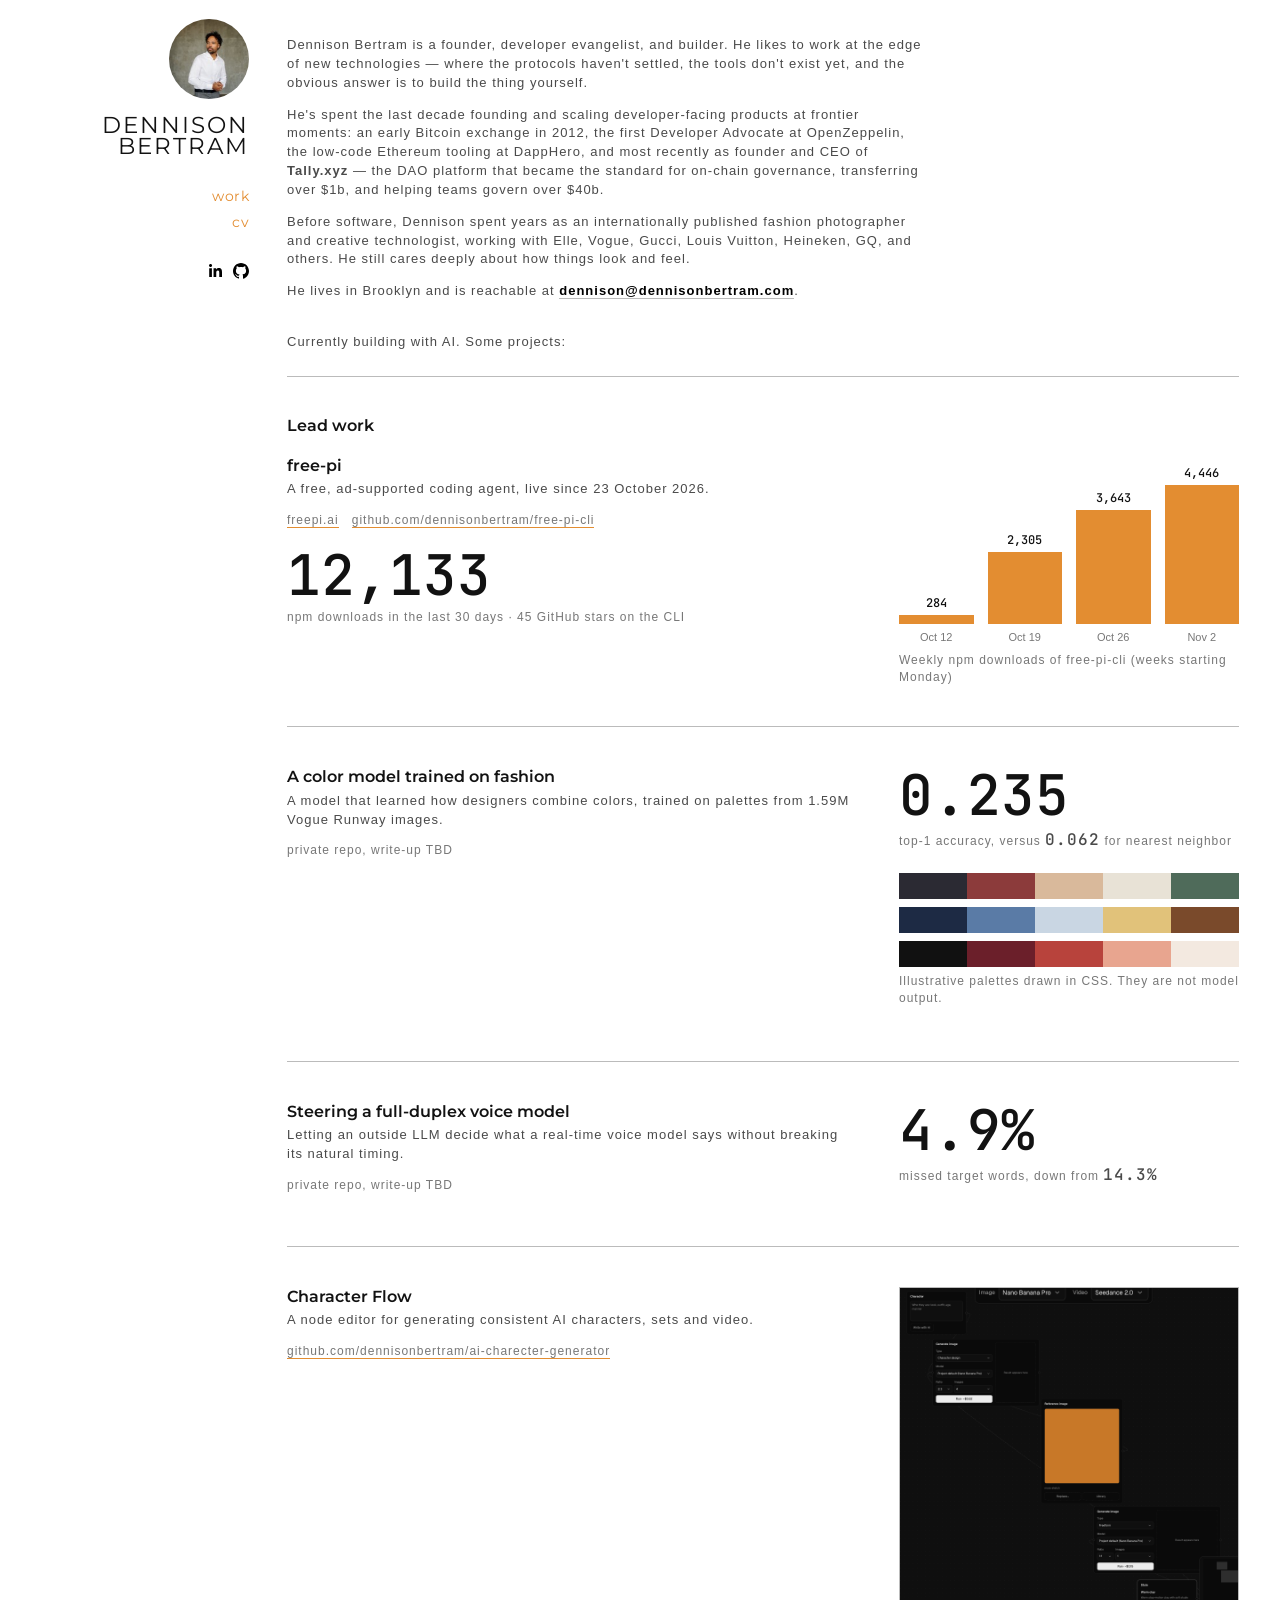
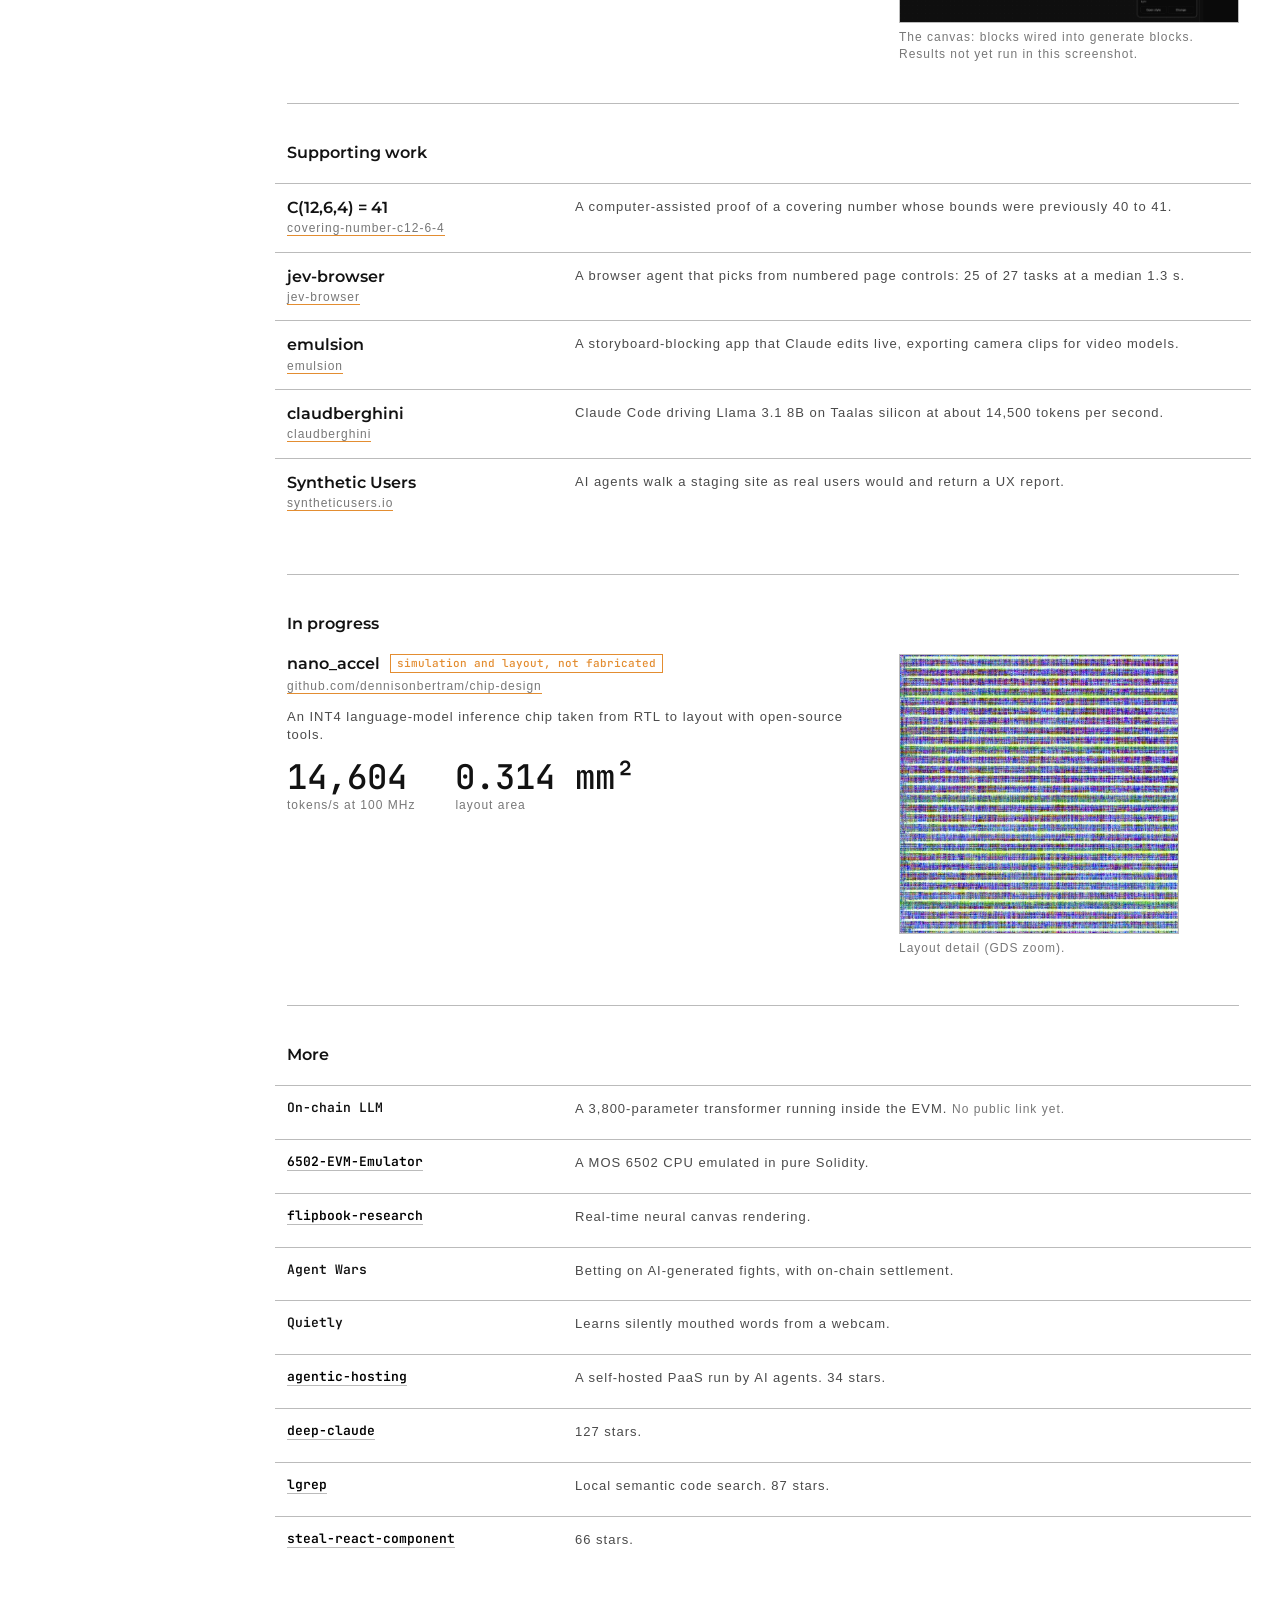
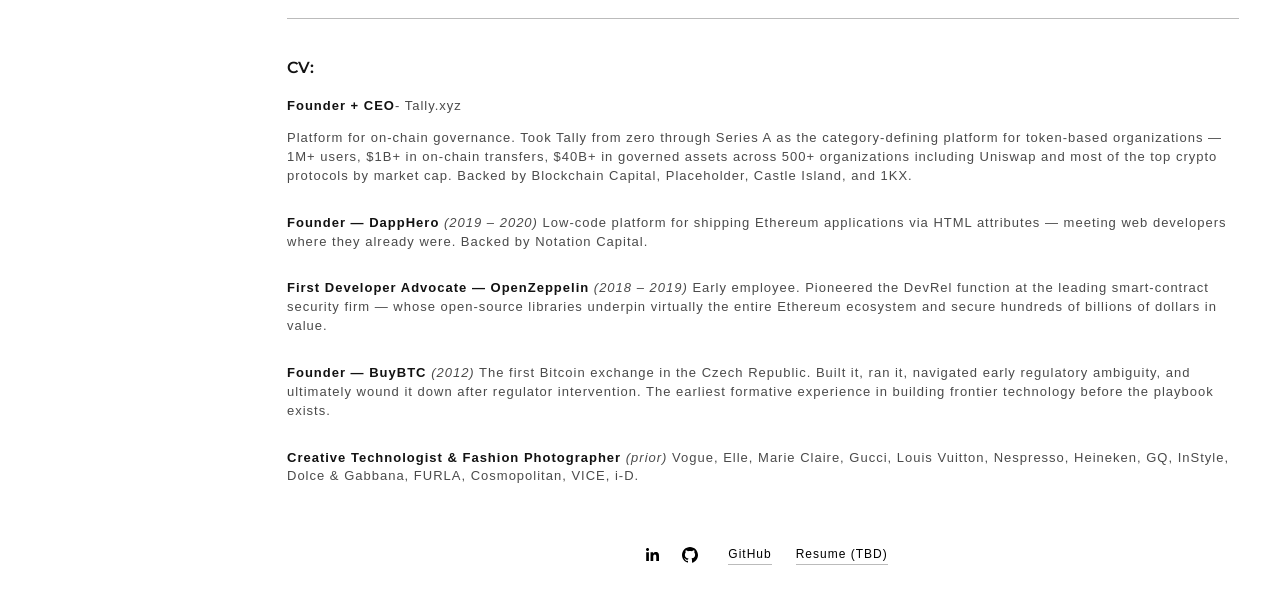
==== index.html @ ae276e2c "Replace home page with current-work portfolio Port the approved static mockup into index.html, keepi" ====
<!doctype html>
<html lang="en">
<head>
<meta charset="utf-8">
<meta name="viewport" content="width=device-width, initial-scale=1">
<title>Dennison Bertram</title>
<meta name="description" content="Dennison Bertram is a founder, developer evangelist, and builder. He likes to work at the edge of new technologies — where the protocols haven't settled, the tools don't exist yet, and the obvious answer is to build the thing yourself.">
<meta property="og:type" content="website">
<meta property="og:title" content="Dennison Bertram">
<meta property="og:description" content="Dennison Bertram is a founder, developer evangelist, and builder.">
<meta property="og:image" content="https://www.dennisonbertram.com/img/portrait-1000.jpg">
<meta name="twitter:card" content="summary_large_image">
<link rel="icon" href="/favicon.ico">
<link rel="preconnect" href="https://fonts.googleapis.com"><link rel="preconnect" href="https://fonts.gstatic.com" crossorigin>
<link href="https://fonts.googleapis.com/css2?family=Montserrat:wght@400;600&family=JetBrains+Mono:wght@400;500&display=swap" rel="stylesheet">
<style>
:root{--ink:#4a4a4a;--head:#121212;--accent:#e38d31;--rule:#bbb;--mute:#777;--tint:#f6f4f1}
*{box-sizing:border-box}
html{-webkit-text-size-adjust:100%}
body{margin:0;padding:19px;background:#fff;color:var(--ink);font:13px/1.45 "Helvetica Neue",Arial,sans-serif;letter-spacing:1px}
a{color:#000;text-decoration:none;transition:color .15s}
main a{border-bottom:1px solid var(--rule)}
a:hover{color:var(--accent)}
p{margin:0 0 13px}
.n,.mono{font-family:"JetBrains Mono",ui-monospace,Menlo,monospace;letter-spacing:0}
header{position:absolute;top:19px;left:19px;width:230px;text-align:right}
.avatar{width:80px;height:80px;border-radius:50%;object-fit:cover;display:block;margin:0 0 16px auto}
h1{margin:0 0 28px;font:400 23px/.9 Montserrat,sans-serif;letter-spacing:.087em;text-transform:uppercase}
h1 a{color:var(--head);border:0}
nav a{display:block;font:400 14px/1.8 Montserrat,sans-serif;text-transform:lowercase;color:var(--accent);letter-spacing:.5px}
nav a:hover{color:var(--head)}
.social{display:flex;justify-content:flex-end;gap:10px;margin-top:28px}
.social a{display:block;width:16px;height:16px;position:relative;border:0}
.social svg{position:absolute;left:-8px;top:-8px;width:32px;height:32px;fill:#000}
main{margin-left:251px;max-width:986px;padding:17px}
h2{margin:0 0 20px;font:600 15.6px/1.2 Montserrat,sans-serif;letter-spacing:0;color:var(--head)}
h3{margin:0 0 4px;font:600 15.6px/1.3 Montserrat,sans-serif;letter-spacing:0;color:var(--head)}
hr{margin:48px 0 40px;height:1px;border:0;background:var(--rule)}
.bio{max-width:640px}
.meta{color:var(--mute);font-size:12px;margin:0 0 12px}
.meta a{color:var(--mute)}
.private{color:var(--mute);font-size:12px}
.tag{display:inline-block;font:500 11px/1 "JetBrains Mono",monospace;letter-spacing:0;color:var(--accent);border:1px solid var(--accent);padding:3px 6px;margin-left:6px;vertical-align:2px}
.lead{display:grid;grid-template-columns:minmax(0,1fr) 340px;gap:20px 48px;padding:0 0 40px;margin:0 0 40px;border-bottom:1px solid var(--rule)}
.lead:last-child{border:0;margin-bottom:0}
.lead .vis{align-self:start}
.limit{border-left:2px solid var(--accent);padding-left:12px}
.bignum{font:500 56px/1 "JetBrains Mono",monospace;letter-spacing:0;color:var(--head)}
.cmp{font-size:12px;color:var(--mute);margin:6px 0 0}
.cmp b{font:500 16px "JetBrains Mono",monospace;color:var(--ink)}
.stat{margin:0 0 18px}
.stat .n{display:block;font-size:34px;font-weight:500;color:var(--head);line-height:1.1}
.stat span.l{font-size:12px;color:var(--mute)}
.pal{display:flex;flex-direction:column;gap:8px;margin:22px 0 0}
.pal div{display:flex}
.pal i{width:100%;height:26px;display:block}
.vis img{width:100%;height:auto;display:block;border:1px solid var(--rule)}
figcaption,.cap{font-size:12px;color:var(--mute);margin-top:6px}
figure{margin:0}
.rows>div{display:grid;grid-template-columns:240px 1fr;gap:4px 48px;padding:14px 12px;margin:0 -12px;border-top:1px solid var(--rule);transition:background .15s}
.rows>div:hover{background:var(--tint)}
.rows h3{margin:0}
.rows .meta{margin:2px 0 0;word-break:break-word}
.rows p{margin:0 0 6px}
.rows .n{color:var(--head);font-size:14px;font-weight:500}
.go{color:var(--accent);border-bottom-color:var(--accent)}
.go:hover{color:var(--head);border-color:var(--head)}
.bars{display:flex;align-items:flex-end;gap:14px;height:190px}
.bars>div{flex:1;display:flex;flex-direction:column;justify-content:flex-end;align-items:stretch;text-align:center}
.bars i{display:block;background:var(--accent)}
.bars .v{font:500 12px "JetBrains Mono",monospace;letter-spacing:0;color:var(--head);margin-bottom:4px}
.bars .w{font-size:11px;color:var(--mute);margin-top:6px;letter-spacing:0}
.cv p{margin:0 0 13px}
.cv b{color:var(--head)}
footer{margin:60px 0 0;display:flex;gap:24px;justify-content:center;align-items:center;font-size:12px}
footer .social{margin:0}
footer .social a{margin:0 6px}
@media (max-width:767px){
body{padding:0}
header{position:relative;top:0;left:0;width:auto;padding:19px 16px 0;display:flex;align-items:center;gap:14px;text-align:left;flex-wrap:wrap}
.avatar{width:64px;height:64px;margin:0}
h1{margin:0;font-size:20px;flex:1}
nav{width:100%;display:flex;gap:16px;flex-wrap:wrap;margin-top:4px}
nav a{font-size:13px}
header .social{display:none}
main{margin:0;padding:24px 16px}
.lead{grid-template-columns:1fr}
.rows>div{grid-template-columns:1fr}
.vis.small{max-width:280px}
}
</style>
</head>
<body>
<header>
<img class="avatar" src="/img/avatar.jpg" alt="Portrait of Dennison Bertram" width="80" height="80">
<h1><a href="#top">Dennison Bertram</a></h1>
<nav><a href="#lead">Work</a><a href="#cv">CV</a></nav>
<div class="social"><a href="https://www.linkedin.com/in/dennison-bertram-ab5bb22" aria-label="LinkedIn"><svg viewBox="0 0 64 64" aria-hidden="true"><path d="M20.4,44h5.4V26.6h-5.4V44z M23.1,18c-1.7,0-3.1,1.4-3.1,3.1c0,1.7,1.4,3.1,3.1,3.1 c1.7,0,3.1-1.4,3.1-3.1C26.2,19.4,24.8,18,23.1,18z M39.5,26.2c-2.6,0-4.4,1.4-5.1,2.8h-0.1v-2.4h-5.2V44h5.4v-8.6 c0-2.3,0.4-4.5,3.2-4.5c2.8,0,2.8,2.6,2.8,4.6V44H46v-9.5C46,29.8,45,26.2,39.5,26.2z"/></svg></a><a href="https://github.com/dennisonbertram" aria-label="GitHub"><svg viewBox="0 0 64 64" aria-hidden="true"><path d="M32,16c-8.8,0-16,7.2-16,16c0,7.1,4.6,13.1,10.9,15.2 c0.8,0.1,1.1-0.3,1.1-0.8c0-0.4,0-1.4,0-2.7c-4.5,1-5.4-2.1-5.4-2.1c-0.7-1.8-1.8-2.3-1.8-2.3c-1.5-1,0.1-1,0.1-1 c1.6,0.1,2.5,1.6,2.5,1.6c1.4,2.4,3.7,1.7,4.7,1.3c0.1-1,0.6-1.7,1-2.1c-3.6-0.4-7.3-1.8-7.3-7.9c0-1.7,0.6-3.2,1.6-4.3 c-0.2-0.4-0.7-2,0.2-4.2c0,0,1.3-0.4,4.4,1.6c1.3-0.4,2.6-0.5,4-0.5c1.4,0,2.7,0.2,4,0.5c3.1-2.1,4.4-1.6,4.4-1.6 c0.9,2.2,0.3,3.8,0.2,4.2c1,1.1,1.6,2.5,1.6,4.3c0,6.1-3.7,7.5-7.3,7.9c0.6,0.5,1.1,1.5,1.1,3c0,2.1,0,3.9,0,4.4 c0,0.4,0.3,0.9,1.1,0.8C43.4,45.1,48,39.1,48,32C48,23.2,40.8,16,32,16z"/></svg></a></div>
</header>
<main id="top">
<section class="bio">
<p>Dennison Bertram is a founder, developer evangelist, and builder. He likes to work at the edge of new technologies &mdash; where the protocols haven't settled, the tools don't exist yet, and the obvious answer is to build the thing yourself.</p>
<p>He's spent the last decade founding and scaling developer-facing products at frontier moments: an early Bitcoin exchange in 2012, the first Developer Advocate at OpenZeppelin, the low-code Ethereum tooling at DappHero, and most recently as founder and CEO of <b>Tally.xyz</b> &mdash; the DAO platform that became the standard for on-chain governance, transferring over $1b, and helping teams govern over $40b.</p>
<p>Before software, Dennison spent years as an internationally published fashion photographer and creative technologist, working with Elle, Vogue, Gucci, Louis Vuitton, Heineken, GQ, and others. He still cares deeply about how things look and feel.</p>
<p>He lives in Brooklyn and is reachable at <a href="mailto:dennison@dennisonbertram.com"><b>dennison@dennisonbertram.com</b></a>.</p>
<p style="margin-top:32px">Currently building with AI. Some projects:</p>
</section>

<hr style="margin-top:24px">
<section id="lead">
<h2>Lead work</h2>

<article class="lead">
<div>
<h3>free-pi</h3>
<p>A free, ad-supported coding agent, live since 23 October 2026.</p>
<p class="meta"><a class="go" href="https://freepi.ai">freepi.ai</a> &nbsp; <a class="go" href="https://github.com/dennisonbertram/free-pi-cli">github.com/dennisonbertram/free-pi-cli</a></p>
<div style="margin-top:18px"><div class="bignum">12,133</div><p class="cmp">npm downloads in the last 30 days &middot; 45 GitHub stars on the CLI</p></div>
</div>
<figure class="vis">
<div class="bars" role="img" aria-label="Weekly npm downloads of free-pi-cli: week of Oct 12, 284; Oct 19, 2,305; Oct 26, 3,643; Nov 2, 4,446">
<div><span class="v">284</span><i style="height:9px"></i><span class="w">Oct 12</span></div>
<div><span class="v">2,305</span><i style="height:72px"></i><span class="w">Oct 19</span></div>
<div><span class="v">3,643</span><i style="height:114px"></i><span class="w">Oct 26</span></div>
<div><span class="v">4,446</span><i style="height:139px"></i><span class="w">Nov 2</span></div>
</div>
<figcaption>Weekly npm downloads of free-pi-cli (weeks starting Monday)</figcaption>
</figure>
</article>

<article class="lead">
<div>
<h3>A color model trained on fashion</h3>
<p>A model that learned how designers combine colors, trained on palettes from 1.59M Vogue Runway images.</p>
<p class="meta"><span class="private">private repo, write-up TBD</span></p>
</div>
<div class="vis">
<div class="bignum">0.235</div>
<p class="cmp">top-1 accuracy, versus <b>0.062</b> for nearest neighbor</p>
<div class="pal" aria-hidden="true">
<div><i style="background:#2b2a33"></i><i style="background:#8c3b3b"></i><i style="background:#d9b99b"></i><i style="background:#e8e2d6"></i><i style="background:#4f6b5a"></i></div>
<div><i style="background:#1d2a44"></i><i style="background:#5a7ba6"></i><i style="background:#c9d6e3"></i><i style="background:#e1c27a"></i><i style="background:#7a4a2b"></i></div>
<div><i style="background:#111"></i><i style="background:#6b1f2a"></i><i style="background:#b8433c"></i><i style="background:#e8a58f"></i><i style="background:#f3e9e0"></i></div>
</div>
<p class="cap">Illustrative palettes drawn in CSS. They are not model output.</p>
</div>
</article>

<article class="lead">
<div>
<h3>Steering a full-duplex voice model</h3>
<p>Letting an outside LLM decide what a real-time voice model says without breaking its natural timing.</p>
<p class="meta"><span class="private">private repo, write-up TBD</span></p>
</div>
<div class="vis">
<div class="bignum">4.9%</div>
<p class="cmp">missed target words, down from <b>14.3%</b></p>
</div>
</article>

<article class="lead">
<div>
<h3>Character Flow</h3>
<p>A node editor for generating consistent AI characters, sets and video.</p>
<p class="meta"><a class="go" href="https://github.com/dennisonbertram/ai-charecter-generator">github.com/dennisonbertram/ai-charecter-generator</a></p>
</div>
<figure class="vis"><img src="/img/cf-graph.png" alt="Character Flow canvas with Character, Generate image, Reference image and Style blocks wired together" loading="lazy"><figcaption>The canvas: blocks wired into generate blocks. Results not yet run in this screenshot.</figcaption></figure>
</article>
</section>

<hr style="margin-top:0">
<section id="supporting">
<h2>Supporting work</h2>
<div class="rows">
<div><div><h3>C(12,6,4) = 41</h3><p class="meta"><a class="go" href="https://github.com/dennisonbertram/covering-number-c12-6-4">covering-number-c12-6-4</a></p></div><p>A computer-assisted proof of a covering number whose bounds were previously 40 to 41.</p></div>
<div><div><h3>jev-browser</h3><p class="meta"><a class="go" href="https://github.com/dennisonbertram/jev-browser">jev-browser</a></p></div><p>A browser agent that picks from numbered page controls: 25 of 27 tasks at a median 1.3 s.</p></div>
<div><div><h3>emulsion</h3><p class="meta"><a class="go" href="https://github.com/dennisonbertram/emulsion">emulsion</a></p></div><p>A storyboard-blocking app that Claude edits live, exporting camera clips for video models.</p></div>
<div><div><h3>claudberghini</h3><p class="meta"><a class="go" href="https://github.com/dennisonbertram/claudberghini">claudberghini</a></p></div><p>Claude Code driving Llama 3.1 8B on Taalas silicon at about 14,500 tokens per second.</p></div>
<div><div><h3>Synthetic Users</h3><p class="meta"><a class="go" href="https://syntheticusers.io">syntheticusers.io</a></p></div><p>AI agents walk a staging site as real users would and return a UX report.</p></div>
</div>
</section>

<hr>
<section id="progress">
<h2>In progress</h2>
<article class="lead" style="border:0;padding:0;margin:0">
<div>
<h3>nano_accel <span class="tag">simulation and layout, not fabricated</span></h3>
<p class="meta"><a class="go" href="https://github.com/dennisonbertram/chip-design">github.com/dennisonbertram/chip-design</a></p>
<p>An INT4 language-model inference chip taken from RTL to layout with open-source tools.</p>
<div style="display:flex;gap:40px;flex-wrap:wrap">
<div class="stat"><span class="n">14,604</span><span class="l">tokens/s at 100 MHz</span></div>
<div class="stat"><span class="n">0.314 mm&sup2;</span><span class="l">layout area</span></div>
</div>
</div>
<figure class="vis small" style="max-width:280px"><img src="/img/chip.jpg" alt="Zoomed detail of the nano_accel layout" loading="lazy"><figcaption>Layout detail (GDS zoom).</figcaption></figure>
</article>
</section>

<hr>
<section id="more">
<h2>More</h2>
<div class="rows">
<div><h3 class="mono" style="font-size:13px">On-chain LLM</h3><p>A 3,800-parameter transformer running inside the EVM. <span class="private">No public link yet.</span></p></div>
<div><h3 class="mono" style="font-size:13px"><a href="https://github.com/crazyrabbitLTC/6502-EVM-Emulator">6502-EVM-Emulator</a></h3><p>A MOS 6502 CPU emulated in pure Solidity.</p></div>
<div><h3 class="mono" style="font-size:13px"><a href="https://github.com/dennisonbertram/flipbook-research">flipbook-research</a></h3><p>Real-time neural canvas rendering.</p></div>
<div><h3 class="mono" style="font-size:13px">Agent Wars</h3><p>Betting on AI-generated fights, with on-chain settlement.</p></div>
<div><h3 class="mono" style="font-size:13px">Quietly</h3><p>Learns silently mouthed words from a webcam.</p></div>
<div><h3 class="mono" style="font-size:13px"><a href="https://github.com/dennisonbertram/agentic-hosting">agentic-hosting</a></h3><p>A self-hosted PaaS run by AI agents. 34 stars.</p></div>
<div><h3 class="mono" style="font-size:13px"><a href="https://github.com/dennisonbertram/deep-claude">deep-claude</a></h3><p>127 stars.</p></div>
<div><h3 class="mono" style="font-size:13px"><a href="https://github.com/dennisonbertram/lgrep">lgrep</a></h3><p>Local semantic code search. 87 stars.</p></div>
<div><h3 class="mono" style="font-size:13px"><a href="https://github.com/dennisonbertram/steal-react-component">steal-react-component</a></h3><p>66 stars.</p></div>
</div>
</section>

<hr>
<section id="cv" class="cv">
<h2>CV:</h2>
<p><b>Founder + CEO</b>- Tally.xyz</p>
<p>Platform for on-chain governance. Took Tally from zero through Series A as the category-defining platform for token-based organizations &mdash; 1M+ users, $1B+ in on-chain transfers, $40B+ in governed assets across 500+ organizations including Uniswap and most of the top crypto protocols by market cap. Backed by Blockchain Capital, Placeholder, Castle Island, and 1KX.</p>
<p style="margin-top:28px"><b>Founder &mdash; DappHero</b> <i>(2019 &ndash; 2020)</i> Low-code platform for shipping Ethereum applications via HTML attributes &mdash; meeting web developers where they already were. Backed by Notation Capital.</p>
<p style="margin-top:28px"><b>First Developer Advocate &mdash; OpenZeppelin</b> <i>(2018 &ndash; 2019)</i> Early employee. Pioneered the DevRel function at the leading smart-contract security firm &mdash; whose open-source libraries underpin virtually the entire Ethereum ecosystem and secure hundreds of billions of dollars in value.</p>
<p style="margin-top:28px"><b>Founder &mdash; BuyBTC</b> <i>(2012)</i> The first Bitcoin exchange in the Czech Republic. Built it, ran it, navigated early regulatory ambiguity, and ultimately wound it down after regulator intervention. The earliest formative experience in building frontier technology before the playbook exists.</p>
<p style="margin-top:28px"><b>Creative Technologist &amp; Fashion Photographer</b> <i>(prior)</i> Vogue, Elle, Marie Claire, Gucci, Louis Vuitton, Nespresso, Heineken, GQ, InStyle, Dolce &amp; Gabbana, FURLA, Cosmopolitan, VICE, i-D.</p>
</section>

<footer id="contact">
<div class="social"><a href="https://www.linkedin.com/in/dennison-bertram-ab5bb22" aria-label="LinkedIn"><svg viewBox="0 0 64 64" aria-hidden="true"><path d="M20.4,44h5.4V26.6h-5.4V44z M23.1,18c-1.7,0-3.1,1.4-3.1,3.1c0,1.7,1.4,3.1,3.1,3.1 c1.7,0,3.1-1.4,3.1-3.1C26.2,19.4,24.8,18,23.1,18z M39.5,26.2c-2.6,0-4.4,1.4-5.1,2.8h-0.1v-2.4h-5.2V44h5.4v-8.6 c0-2.3,0.4-4.5,3.2-4.5c2.8,0,2.8,2.6,2.8,4.6V44H46v-9.5C46,29.8,45,26.2,39.5,26.2z"/></svg></a><a href="https://github.com/dennisonbertram" aria-label="GitHub"><svg viewBox="0 0 64 64" aria-hidden="true"><path d="M32,16c-8.8,0-16,7.2-16,16c0,7.1,4.6,13.1,10.9,15.2 c0.8,0.1,1.1-0.3,1.1-0.8c0-0.4,0-1.4,0-2.7c-4.5,1-5.4-2.1-5.4-2.1c-0.7-1.8-1.8-2.3-1.8-2.3c-1.5-1,0.1-1,0.1-1 c1.6,0.1,2.5,1.6,2.5,1.6c1.4,2.4,3.7,1.7,4.7,1.3c0.1-1,0.6-1.7,1-2.1c-3.6-0.4-7.3-1.8-7.3-7.9c0-1.7,0.6-3.2,1.6-4.3 c-0.2-0.4-0.7-2,0.2-4.2c0,0,1.3-0.4,4.4,1.6c1.3-0.4,2.6-0.5,4-0.5c1.4,0,2.7,0.2,4,0.5c3.1-2.1,4.4-1.6,4.4-1.6 c0.9,2.2,0.3,3.8,0.2,4.2c1,1.1,1.6,2.5,1.6,4.3c0,6.1-3.7,7.5-7.3,7.9c0.6,0.5,1.1,1.5,1.1,3c0,2.1,0,3.9,0,4.4 c0,0.4,0.3,0.9,1.1,0.8C43.4,45.1,48,39.1,48,32C48,23.2,40.8,16,32,16z"/></svg></a></div>
<a href="https://github.com/dennisonbertram">GitHub</a>
<a href="#">Resume (TBD)</a>
</footer>
</main>
</body>
</html>
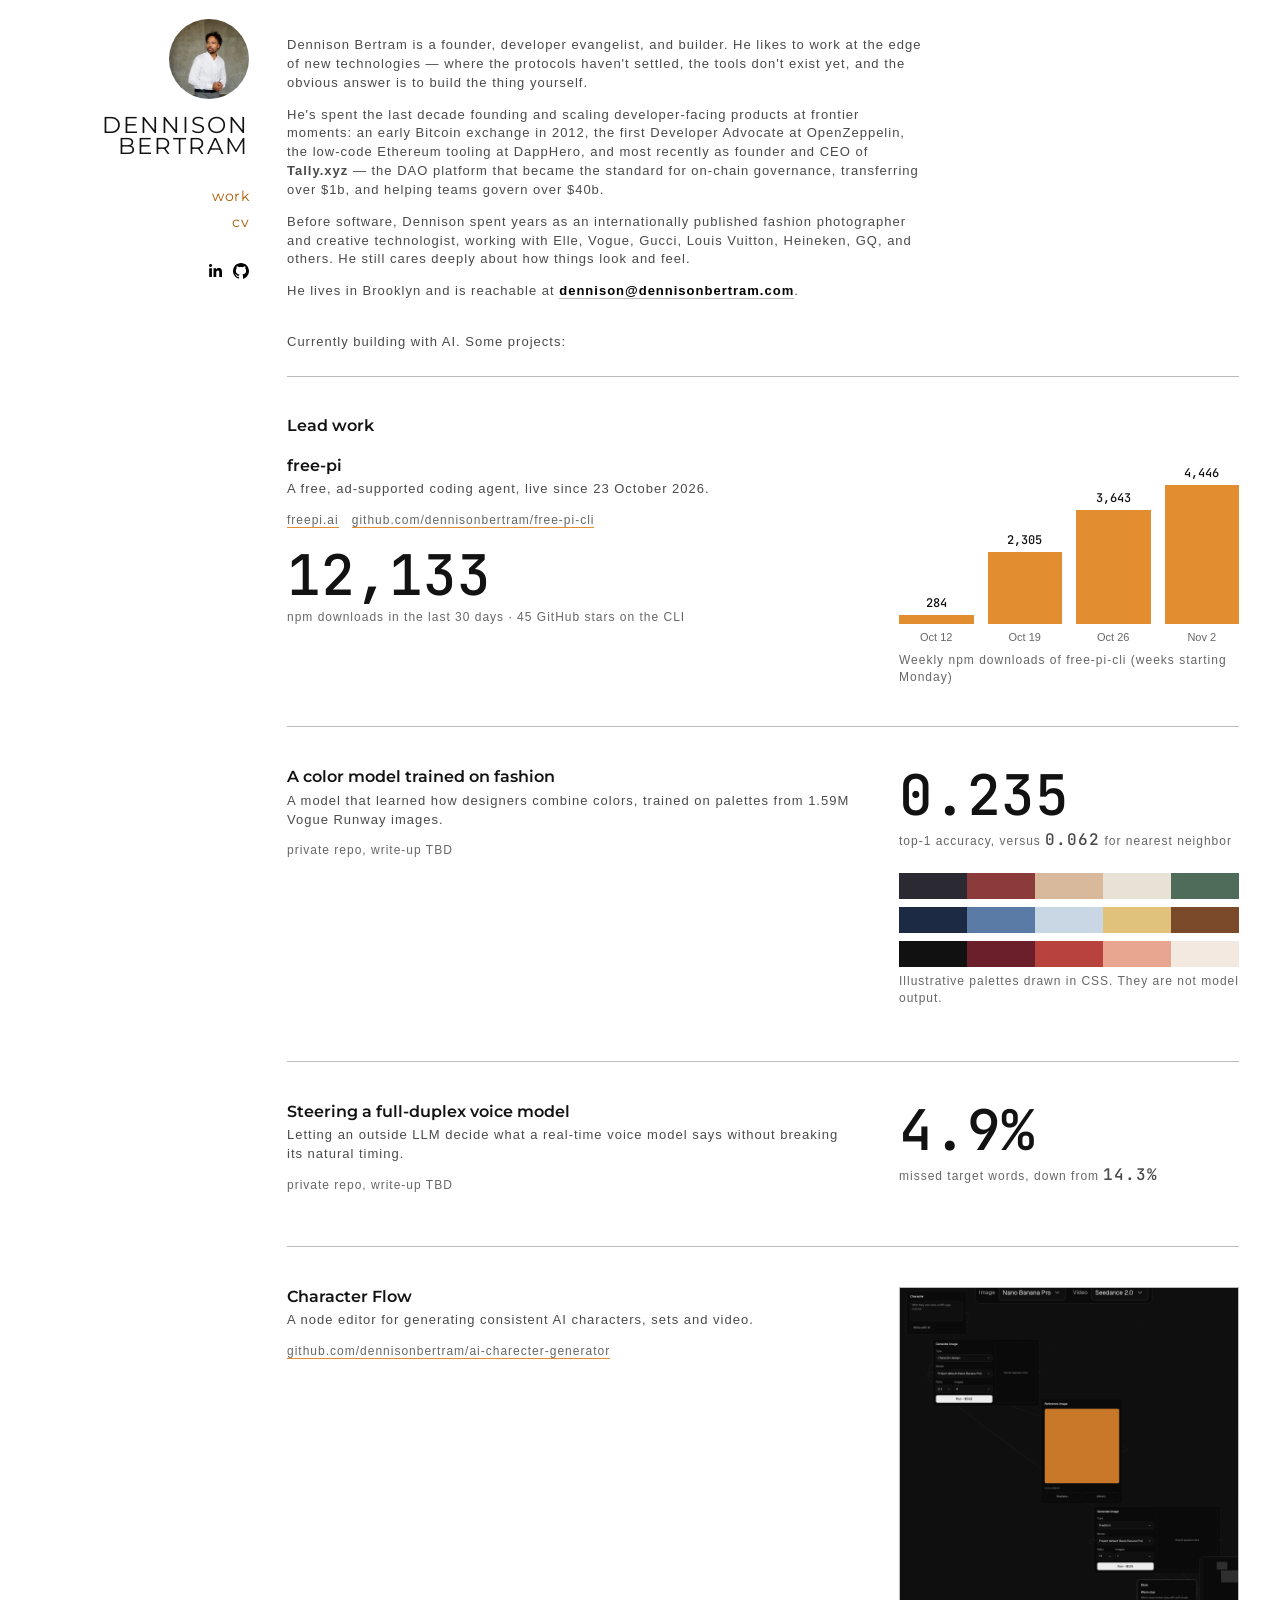
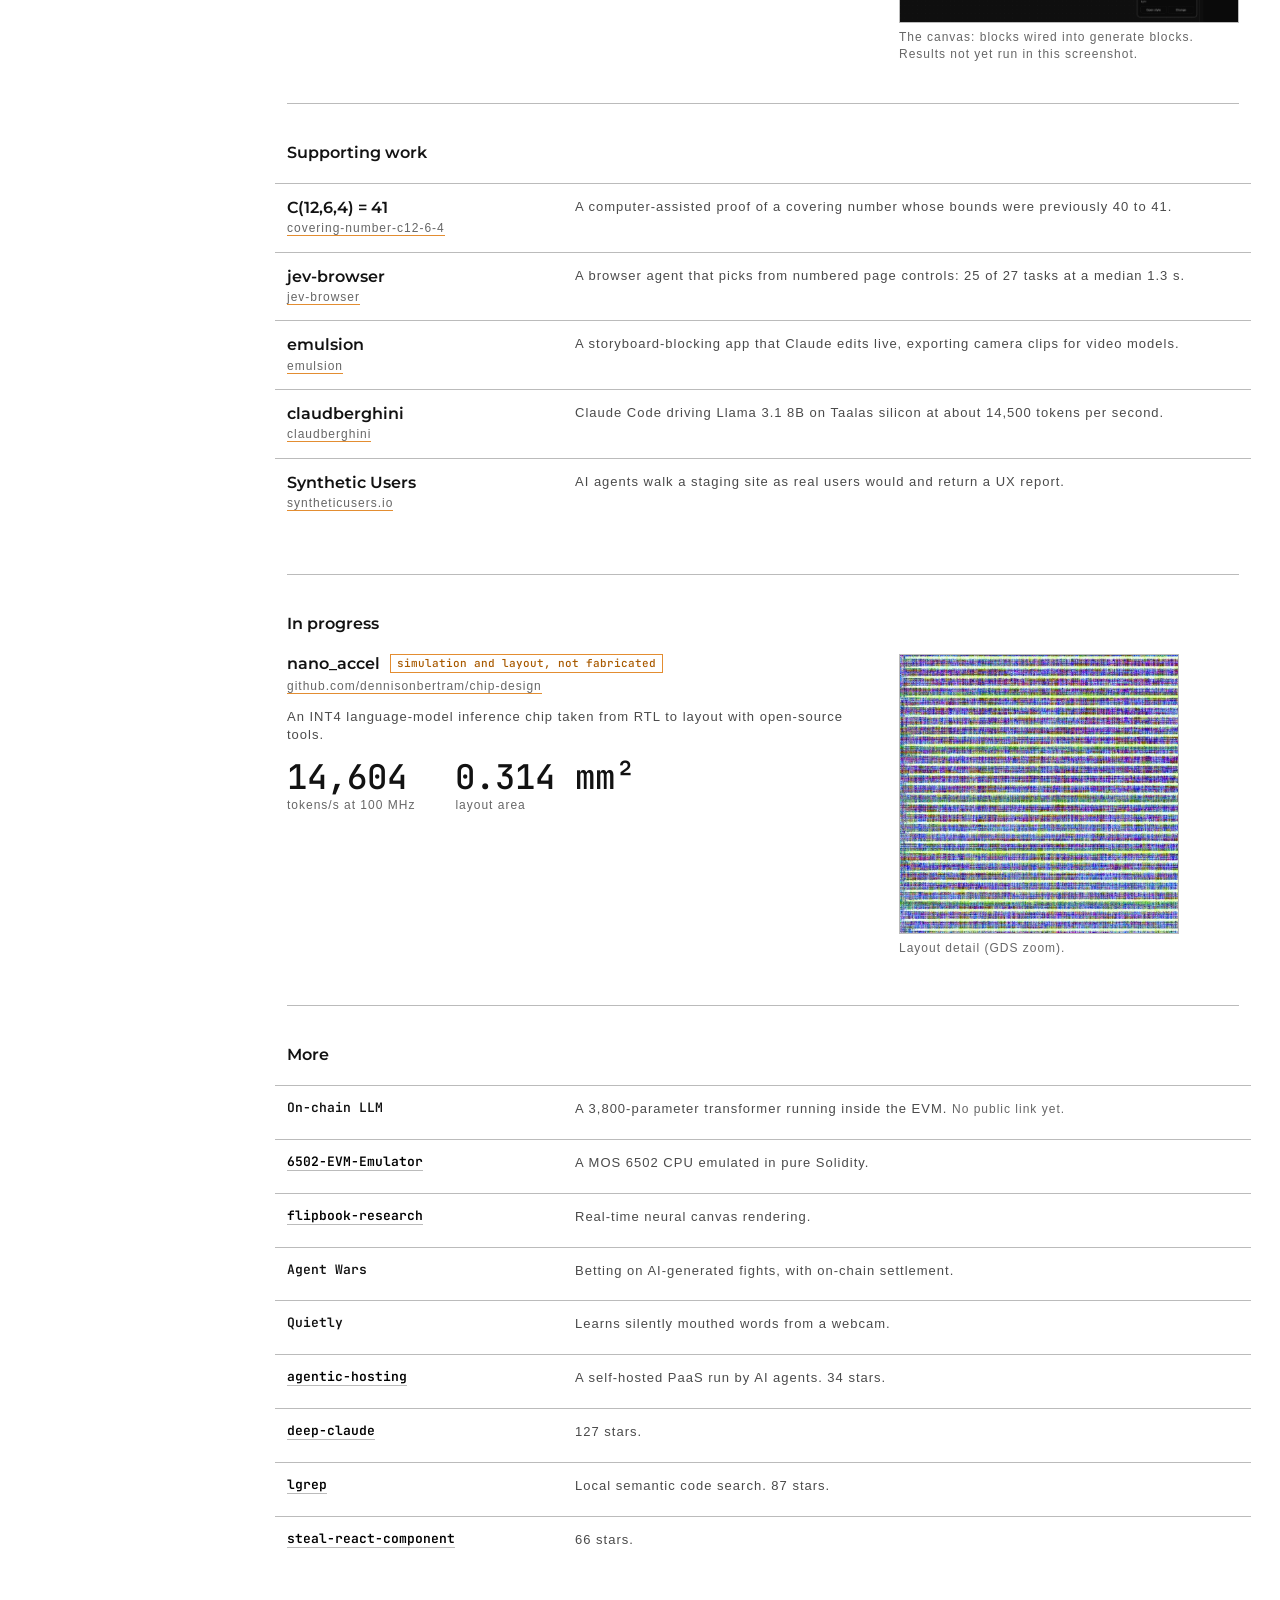
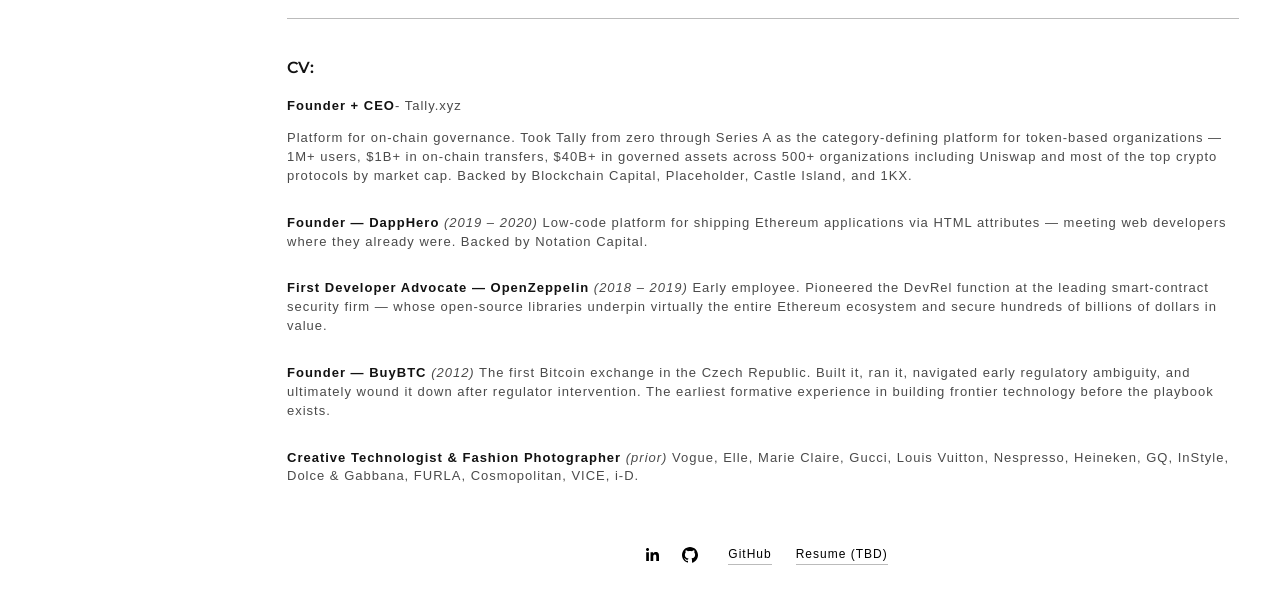
==== commit 55e1dbe0: "Fix tablet layout and text contrast found in review Stack the lead-work grid below 1024px (text colu" ====
--- a/index.html
+++ b/index.html
@@ -14,20 +14,20 @@
 <link rel="preconnect" href="https://fonts.googleapis.com"><link rel="preconnect" href="https://fonts.gstatic.com" crossorigin>
 <link href="https://fonts.googleapis.com/css2?family=Montserrat:wght@400;600&family=JetBrains+Mono:wght@400;500&display=swap" rel="stylesheet">
 <style>
-:root{--ink:#4a4a4a;--head:#121212;--accent:#e38d31;--rule:#bbb;--mute:#777;--tint:#f6f4f1}
+:root{--ink:#4a4a4a;--head:#121212;--accent:#e38d31;--rule:#bbb;--mute:#666;--accent-text:#a85a00;--tint:#f6f4f1}
 *{box-sizing:border-box}
 html{-webkit-text-size-adjust:100%}
 body{margin:0;padding:19px;background:#fff;color:var(--ink);font:13px/1.45 "Helvetica Neue",Arial,sans-serif;letter-spacing:1px}
 a{color:#000;text-decoration:none;transition:color .15s}
 main a{border-bottom:1px solid var(--rule)}
-a:hover{color:var(--accent)}
+a:hover{color:var(--accent-text)}
 p{margin:0 0 13px}
 .n,.mono{font-family:"JetBrains Mono",ui-monospace,Menlo,monospace;letter-spacing:0}
 header{position:absolute;top:19px;left:19px;width:230px;text-align:right}
 .avatar{width:80px;height:80px;border-radius:50%;object-fit:cover;display:block;margin:0 0 16px auto}
 h1{margin:0 0 28px;font:400 23px/.9 Montserrat,sans-serif;letter-spacing:.087em;text-transform:uppercase}
 h1 a{color:var(--head);border:0}
-nav a{display:block;font:400 14px/1.8 Montserrat,sans-serif;text-transform:lowercase;color:var(--accent);letter-spacing:.5px}
+nav a{display:block;font:400 14px/1.8 Montserrat,sans-serif;text-transform:lowercase;color:var(--accent-text);letter-spacing:.5px}
 nav a:hover{color:var(--head)}
 .social{display:flex;justify-content:flex-end;gap:10px;margin-top:28px}
 .social a{display:block;width:16px;height:16px;position:relative;border:0}
@@ -40,7 +40,7 @@
 .meta{color:var(--mute);font-size:12px;margin:0 0 12px}
 .meta a{color:var(--mute)}
 .private{color:var(--mute);font-size:12px}
-.tag{display:inline-block;font:500 11px/1 "JetBrains Mono",monospace;letter-spacing:0;color:var(--accent);border:1px solid var(--accent);padding:3px 6px;margin-left:6px;vertical-align:2px}
+.tag{display:inline-block;font:500 11px/1 "JetBrains Mono",monospace;letter-spacing:0;color:var(--accent-text);border:1px solid var(--accent);padding:3px 6px;margin-left:6px;vertical-align:2px}
 .lead{display:grid;grid-template-columns:minmax(0,1fr) 340px;gap:20px 48px;padding:0 0 40px;margin:0 0 40px;border-bottom:1px solid var(--rule)}
 .lead:last-child{border:0;margin-bottom:0}
 .lead .vis{align-self:start}
@@ -63,7 +63,7 @@
 .rows .meta{margin:2px 0 0;word-break:break-word}
 .rows p{margin:0 0 6px}
 .rows .n{color:var(--head);font-size:14px;font-weight:500}
-.go{color:var(--accent);border-bottom-color:var(--accent)}
+.go{color:var(--accent-text);border-bottom-color:var(--accent)}
 .go:hover{color:var(--head);border-color:var(--head)}
 .bars{display:flex;align-items:flex-end;gap:14px;height:190px}
 .bars>div{flex:1;display:flex;flex-direction:column;justify-content:flex-end;align-items:stretch;text-align:center}
@@ -75,6 +75,7 @@
 footer{margin:60px 0 0;display:flex;gap:24px;justify-content:center;align-items:center;font-size:12px}
 footer .social{margin:0}
 footer .social a{margin:0 6px}
+@media (max-width:1023px){.lead{grid-template-columns:1fr}}
 @media (max-width:767px){
 body{padding:0}
 header{position:relative;top:0;left:0;width:auto;padding:19px 16px 0;display:flex;align-items:center;gap:14px;text-align:left;flex-wrap:wrap}
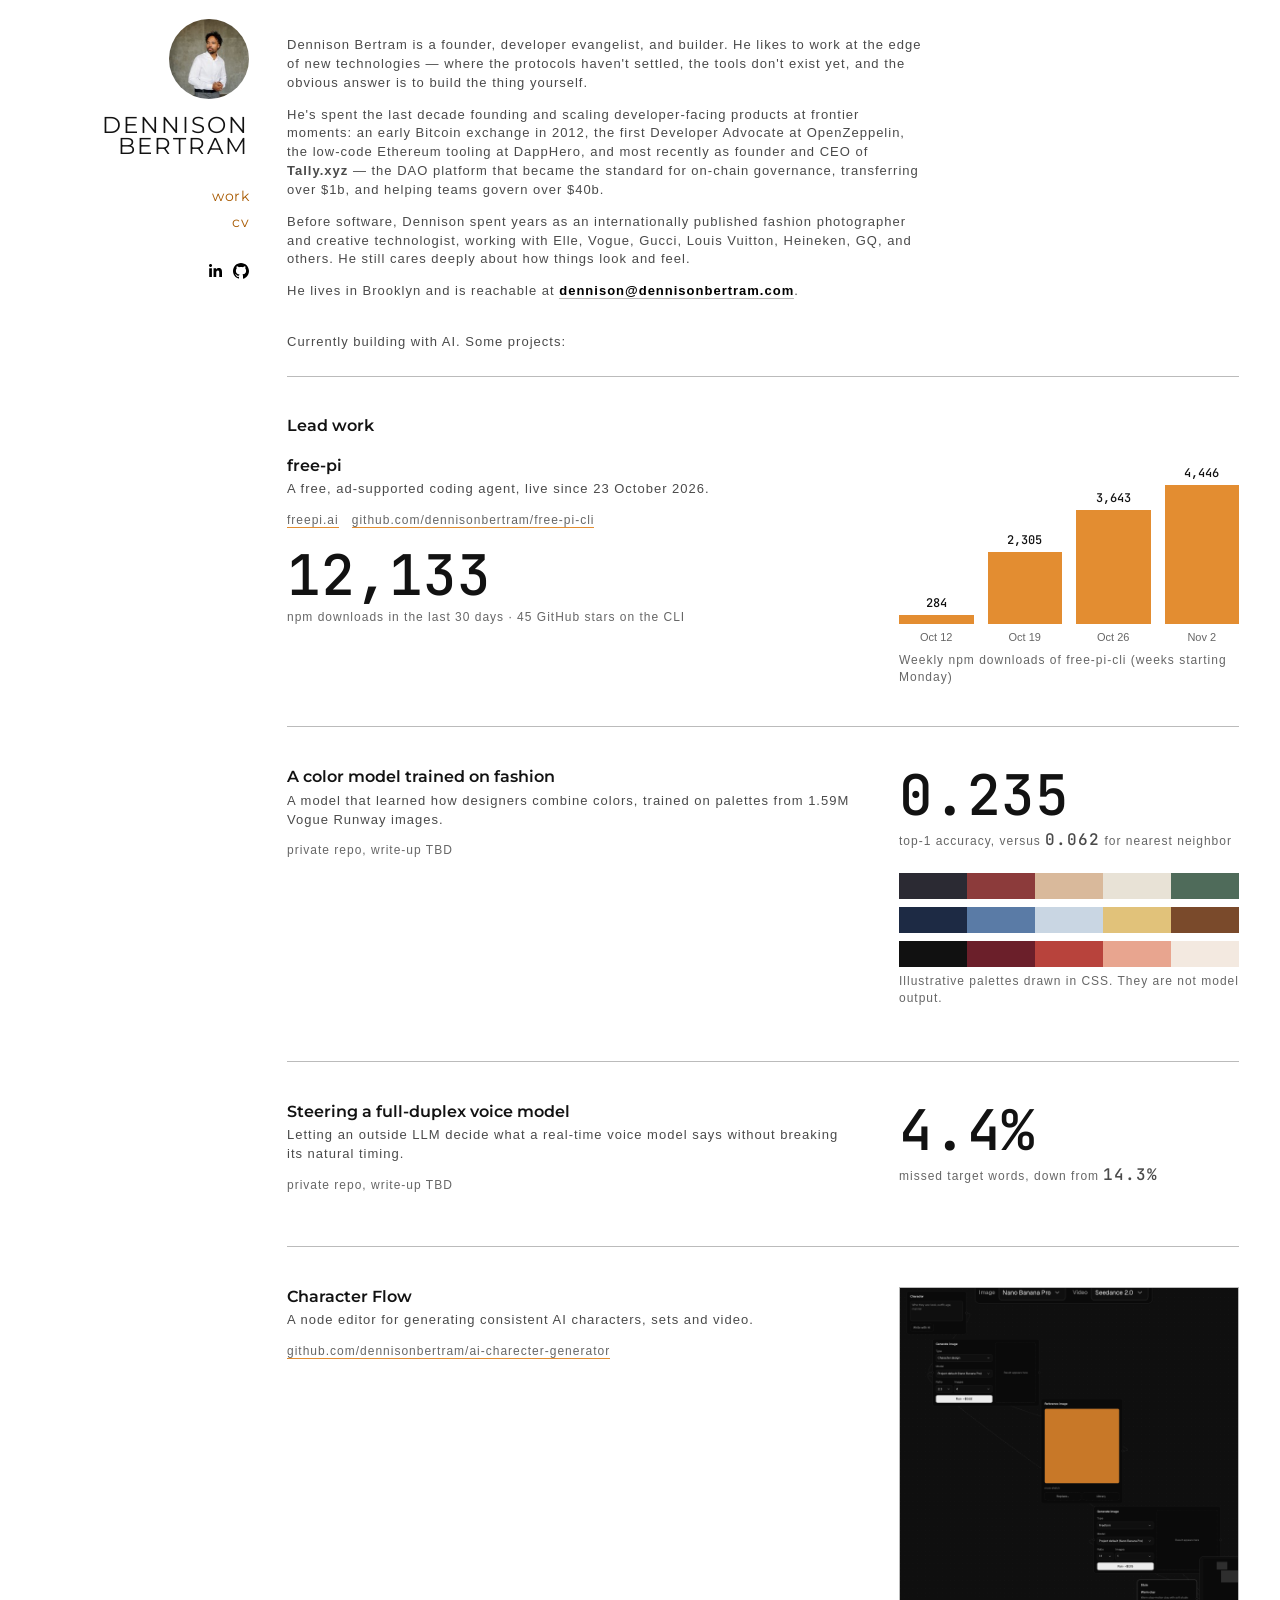
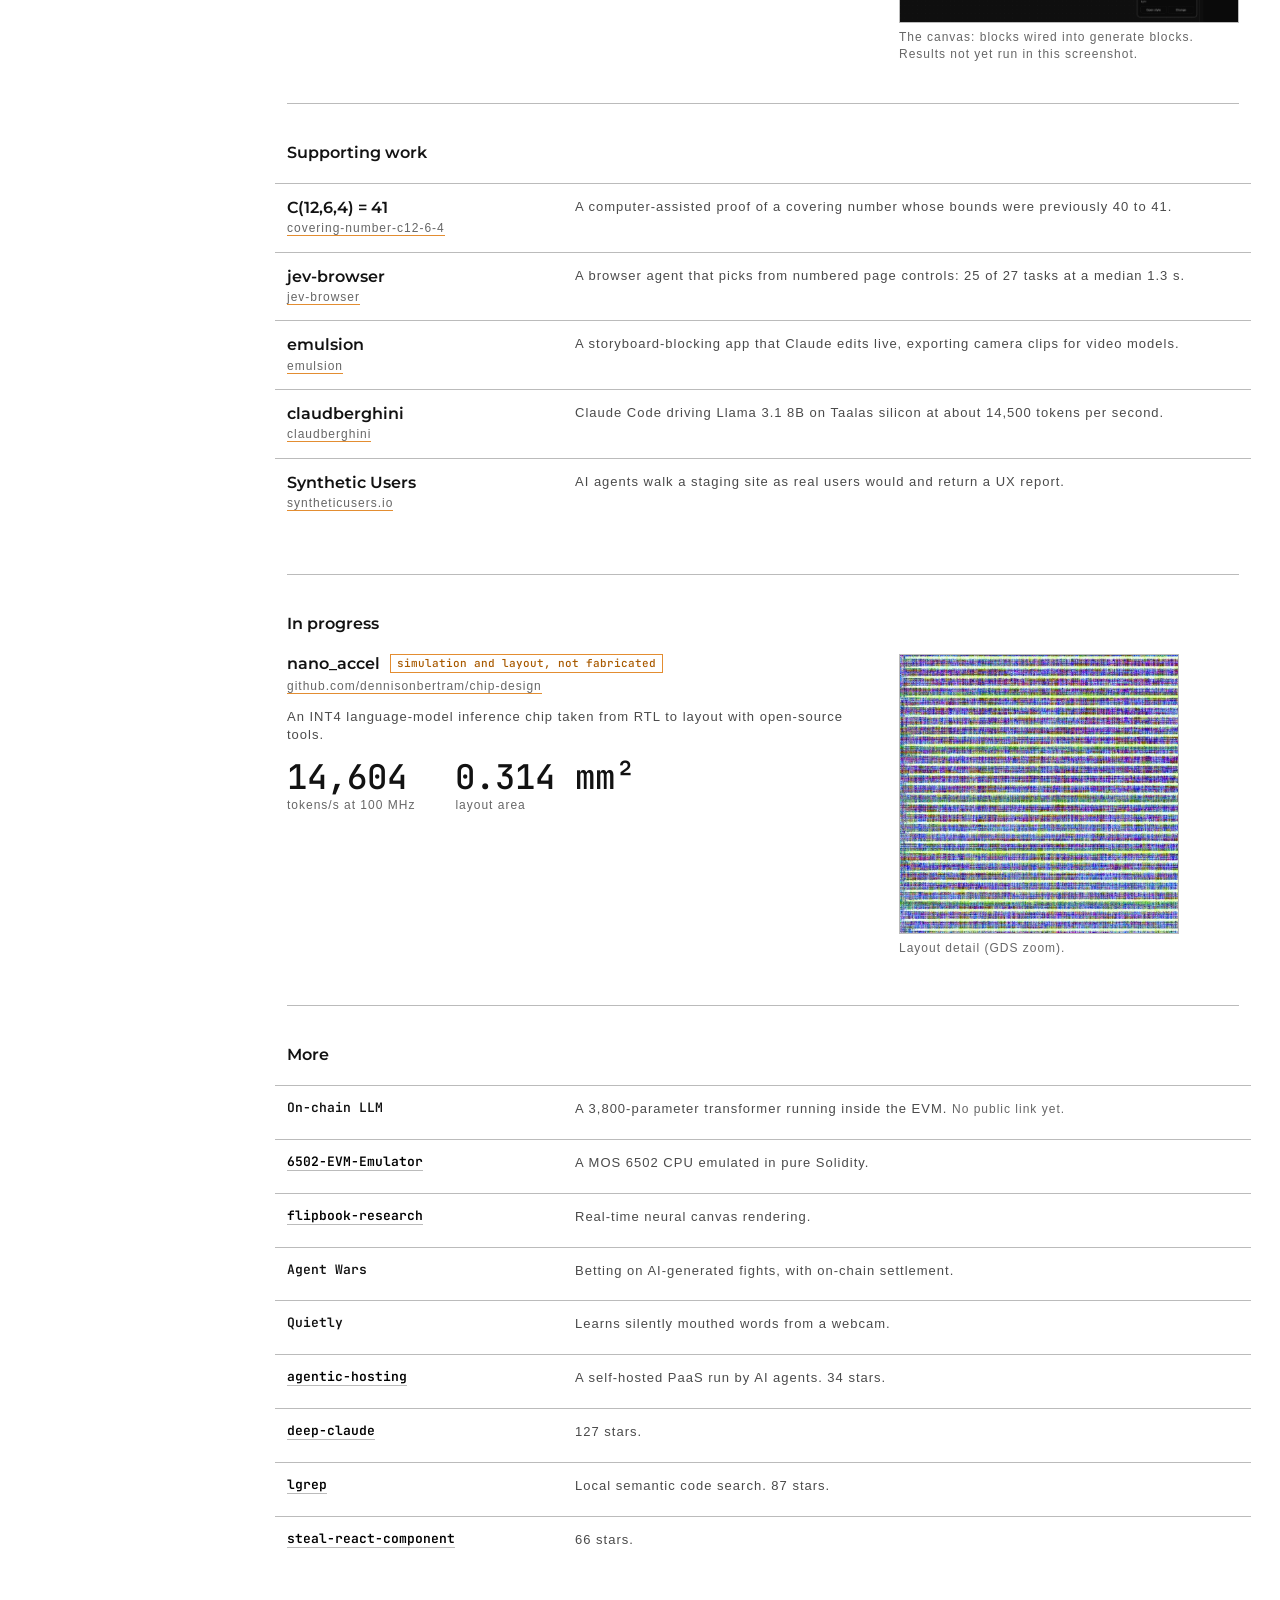
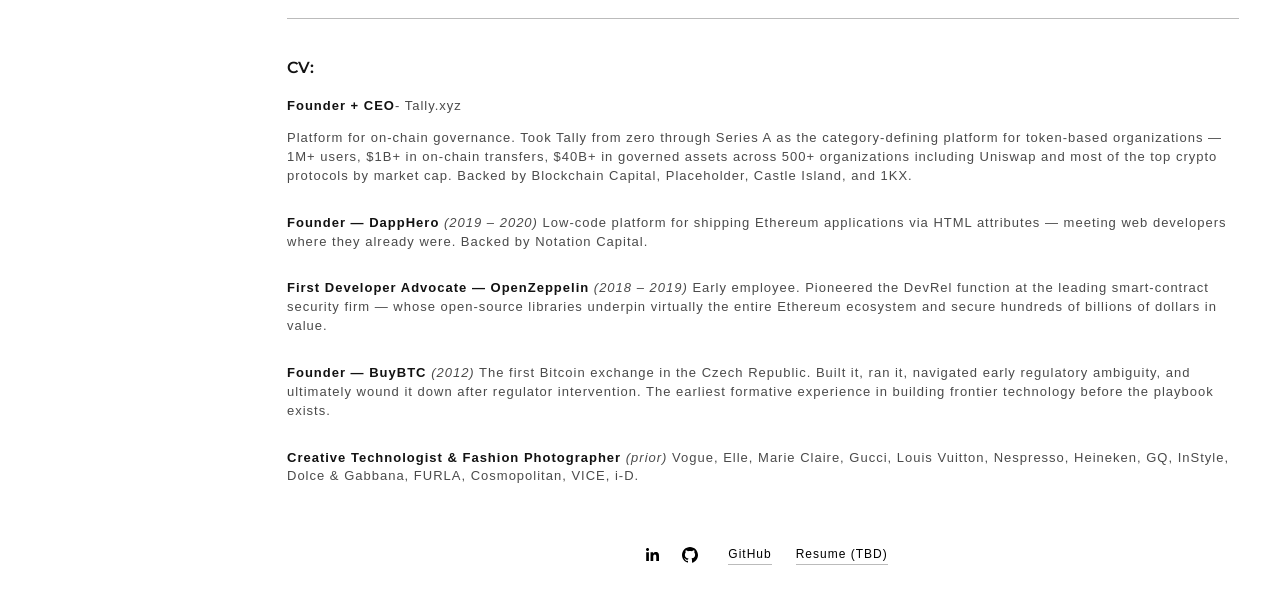
==== commit 7dffe8e3: "Use the latest voice result: 4.4% missed words voice-research HILLCLIMB.md records 39/891 = 4.4% as " ====
--- a/index.html
+++ b/index.html
@@ -154,7 +154,7 @@
 <p class="meta"><span class="private">private repo, write-up TBD</span></p>
 </div>
 <div class="vis">
-<div class="bignum">4.9%</div>
+<div class="bignum">4.4%</div>
 <p class="cmp">missed target words, down from <b>14.3%</b></p>
 </div>
 </article>
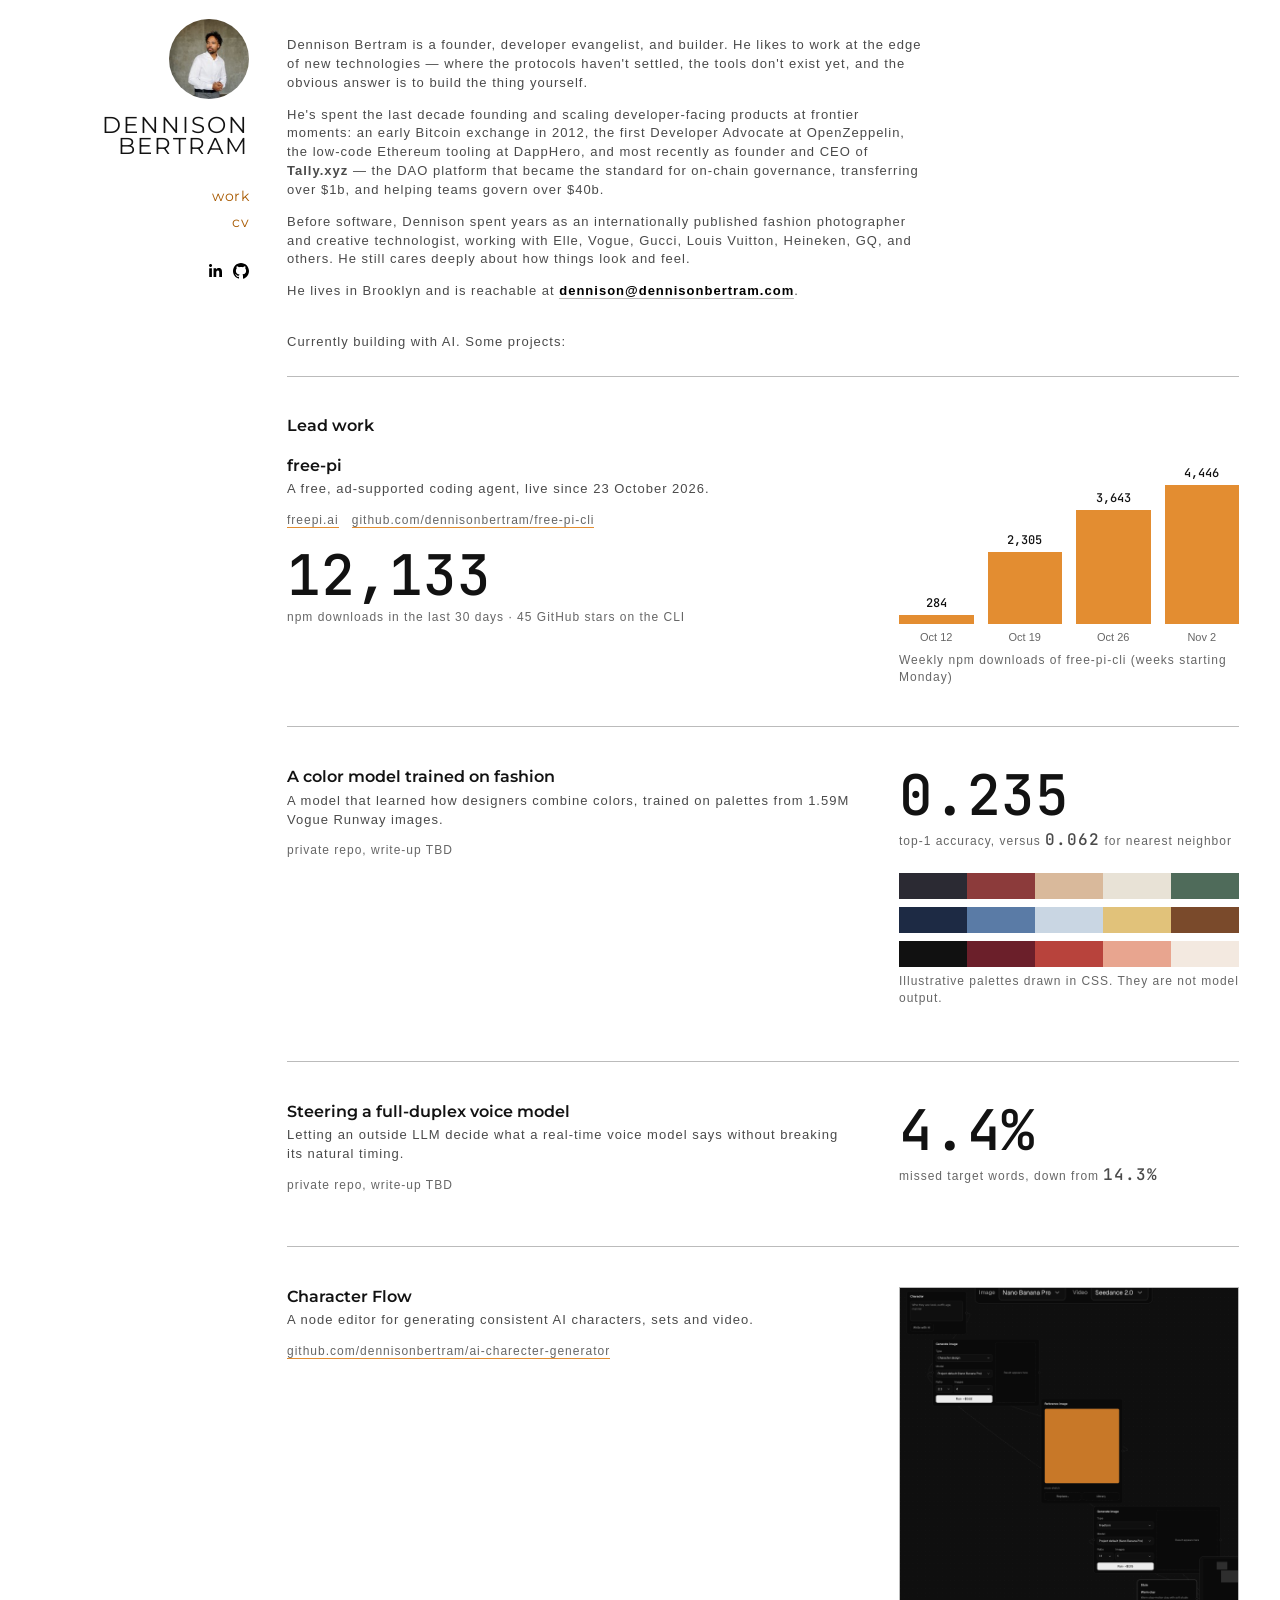
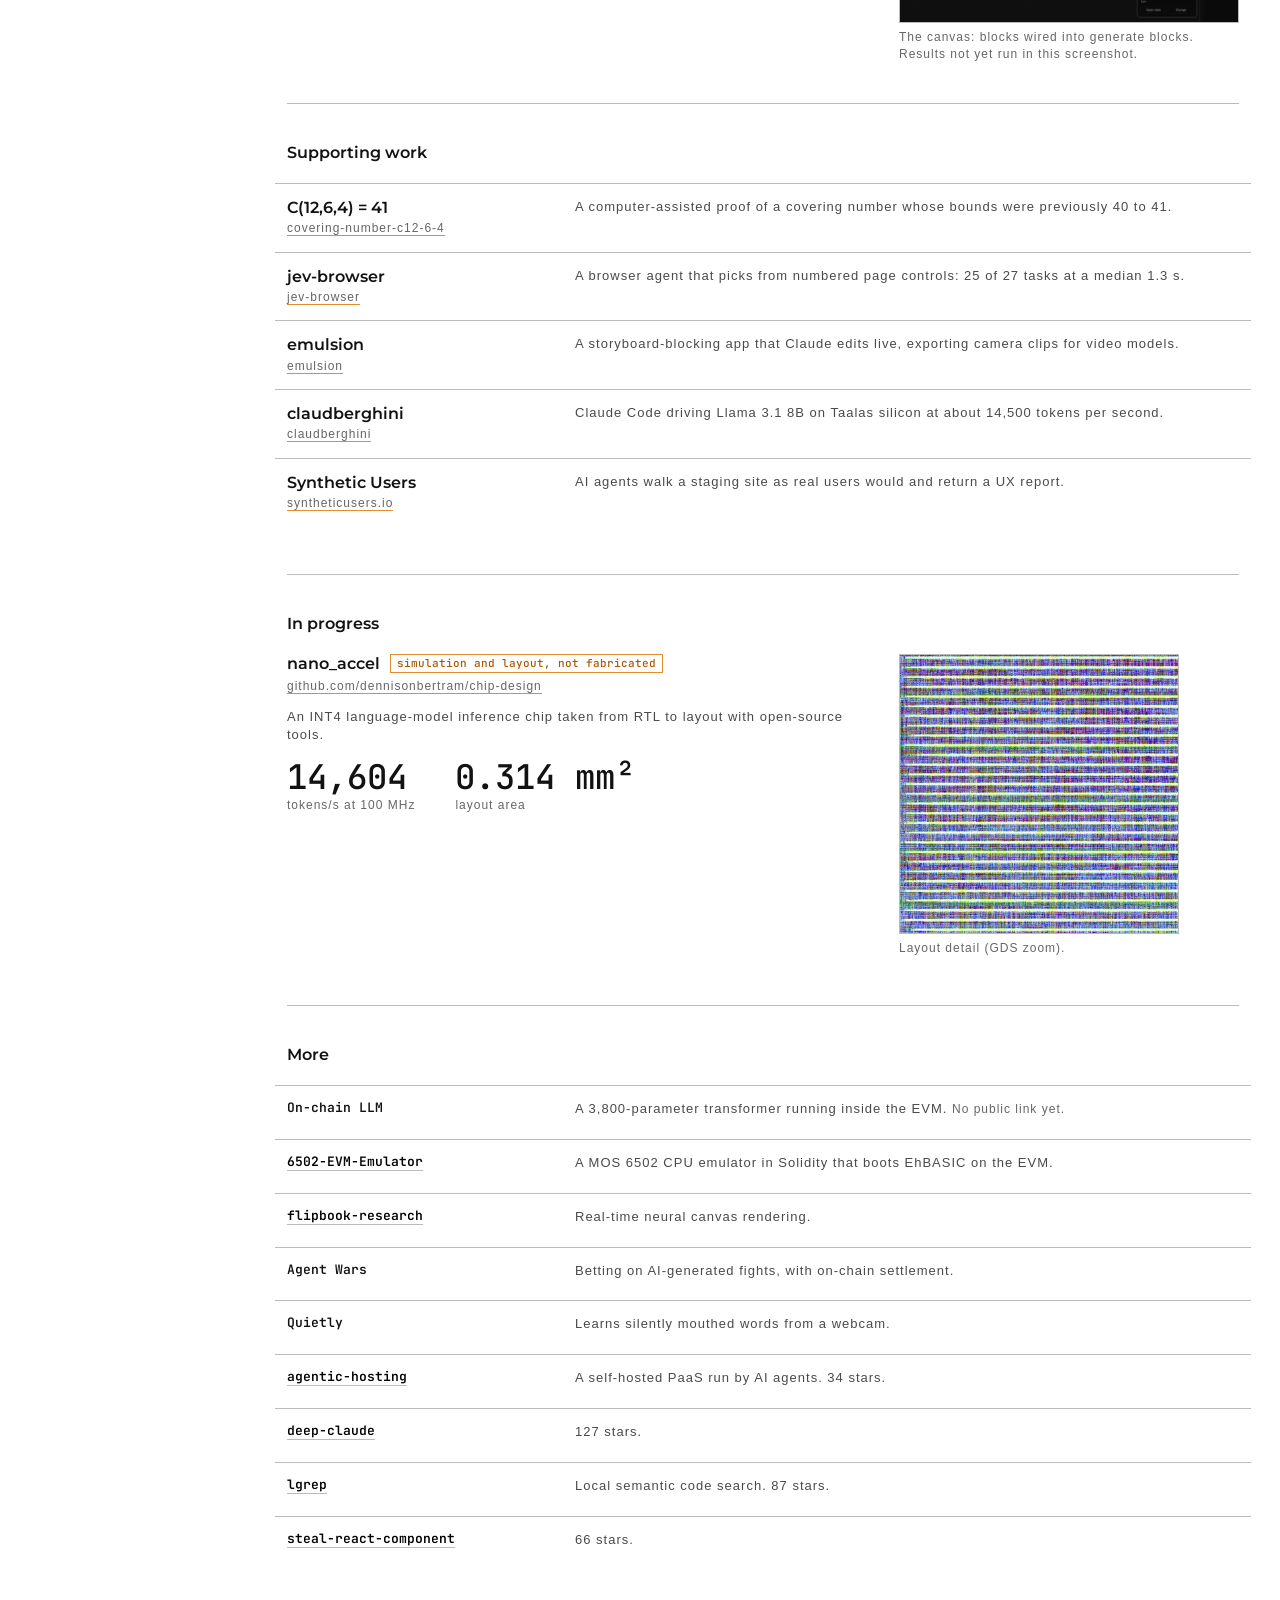
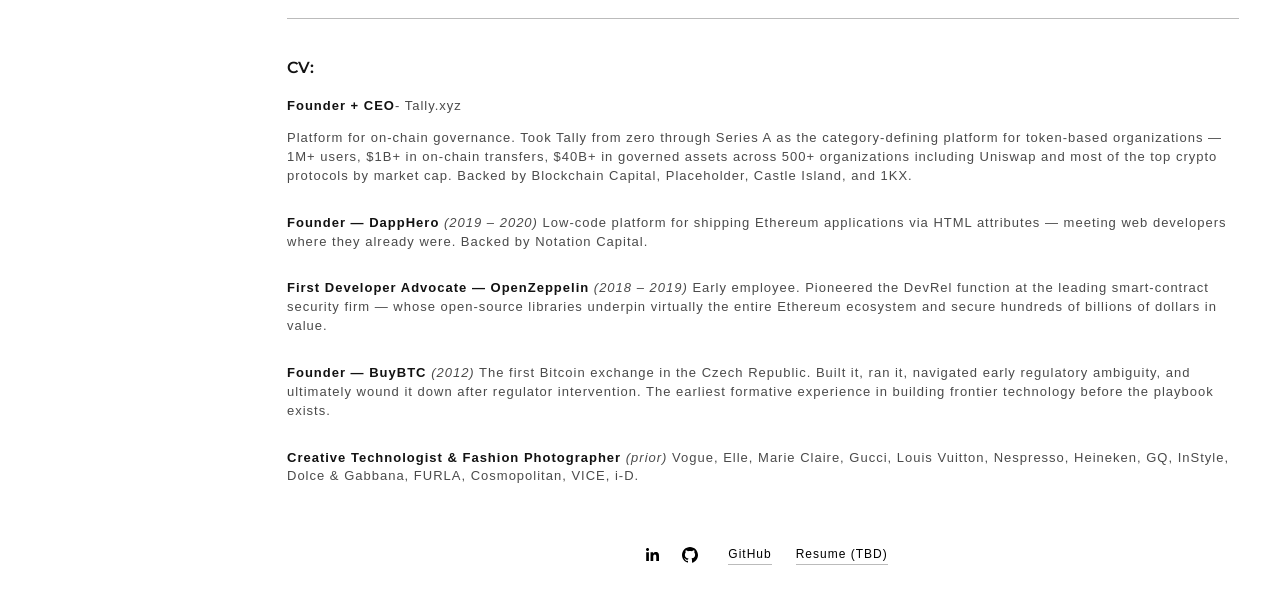
==== commit 33e2caa4: "Describe the 6502 emulator accurately and link the dennisonbertram repo The merged code boots EhBASI" ====
--- a/index.html
+++ b/index.html
@@ -203,7 +203,7 @@
 <h2>More</h2>
 <div class="rows">
 <div><h3 class="mono" style="font-size:13px">On-chain LLM</h3><p>A 3,800-parameter transformer running inside the EVM. <span class="private">No public link yet.</span></p></div>
-<div><h3 class="mono" style="font-size:13px"><a href="https://github.com/crazyrabbitLTC/6502-EVM-Emulator">6502-EVM-Emulator</a></h3><p>A MOS 6502 CPU emulated in pure Solidity.</p></div>
+<div><h3 class="mono" style="font-size:13px"><a href="https://github.com/dennisonbertram/6502-EVM-Emulator">6502-EVM-Emulator</a></h3><p>A MOS 6502 CPU emulator in Solidity that boots EhBASIC on the EVM.</p></div>
 <div><h3 class="mono" style="font-size:13px"><a href="https://github.com/dennisonbertram/flipbook-research">flipbook-research</a></h3><p>Real-time neural canvas rendering.</p></div>
 <div><h3 class="mono" style="font-size:13px">Agent Wars</h3><p>Betting on AI-generated fights, with on-chain settlement.</p></div>
 <div><h3 class="mono" style="font-size:13px">Quietly</h3><p>Learns silently mouthed words from a webcam.</p></div>
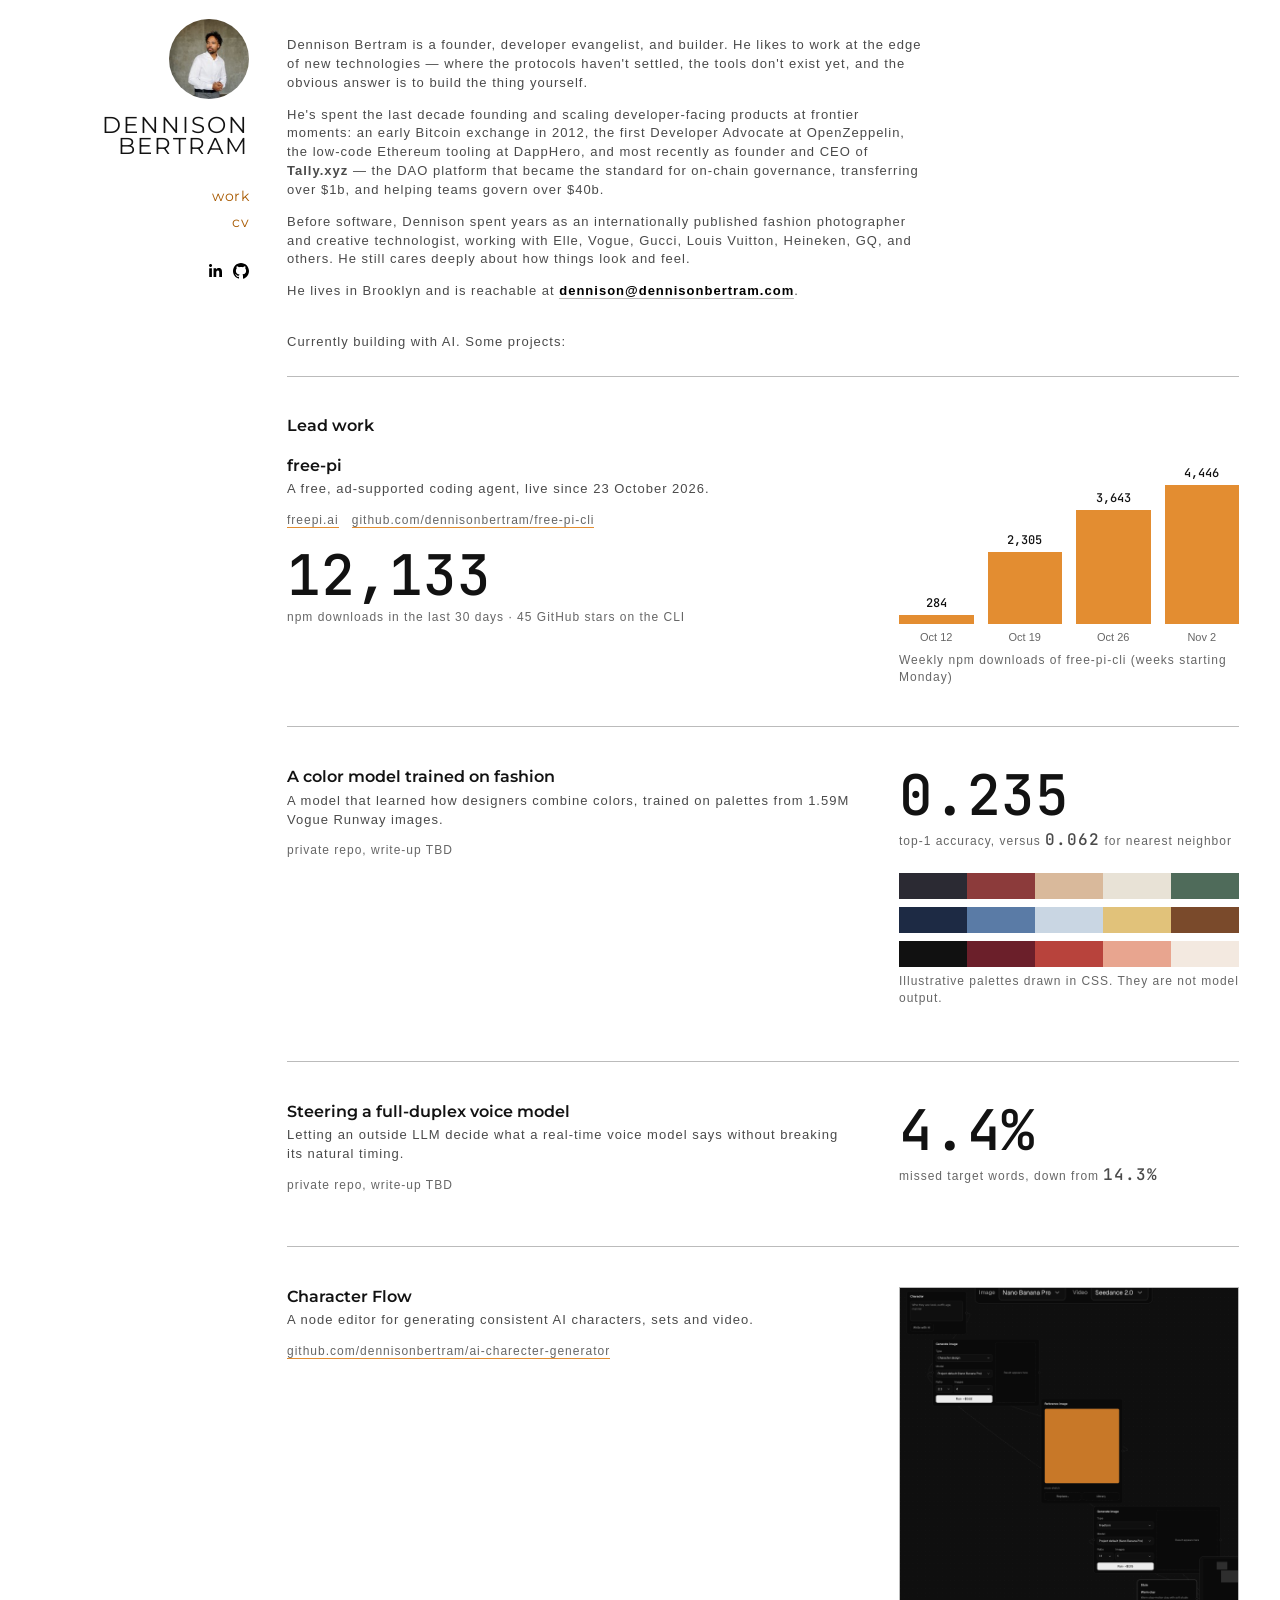
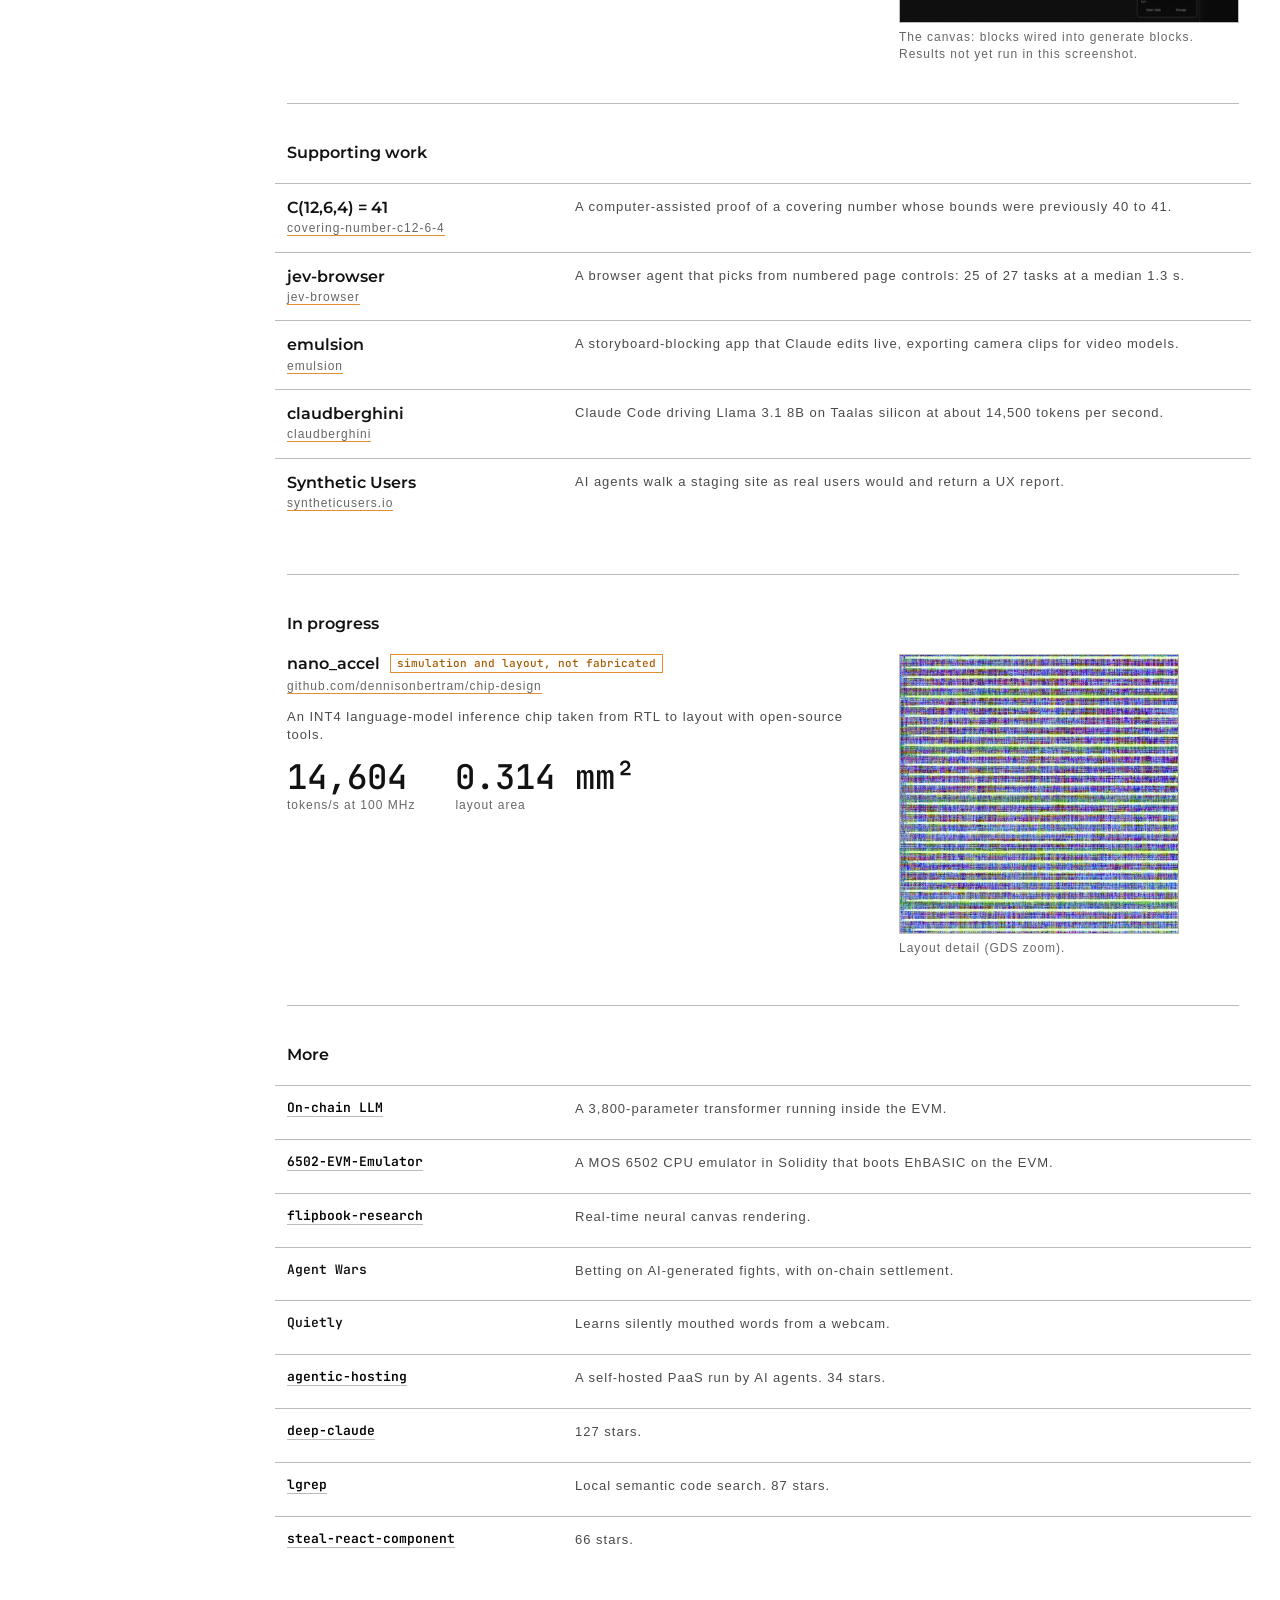
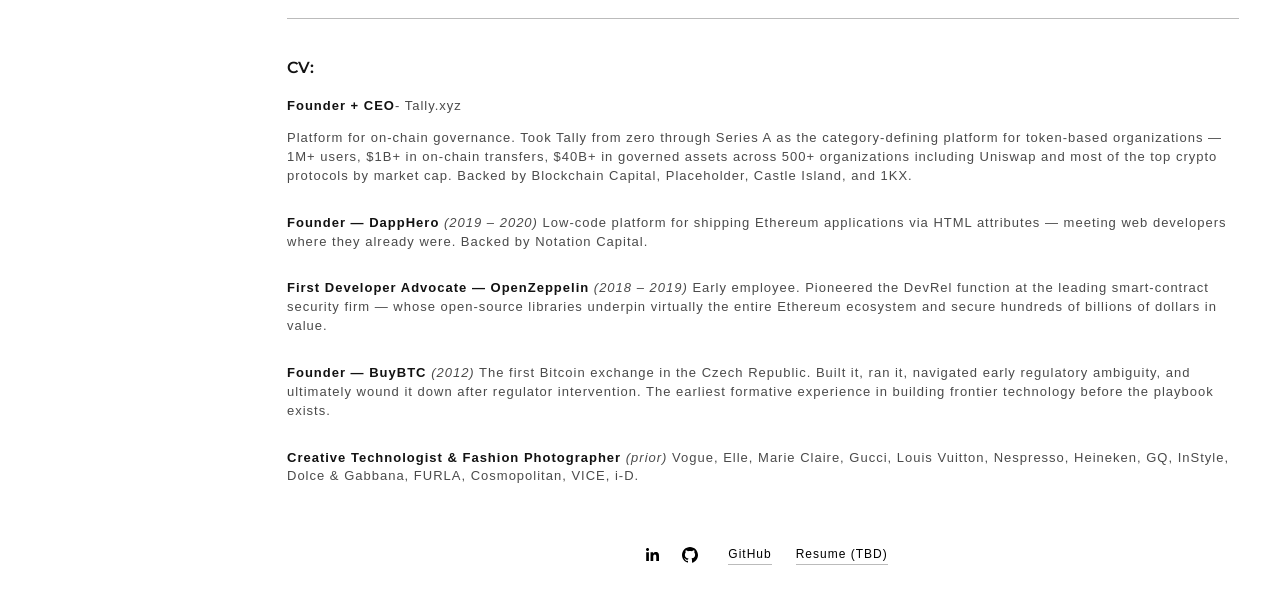
==== commit cd97a7b6: "Link the on-chain LLM repo now that it is public Co-Authored-By: Claude Fable 5.2 <noreply@anthropic" ====
--- a/index.html
+++ b/index.html
@@ -202,7 +202,7 @@
 <section id="more">
 <h2>More</h2>
 <div class="rows">
-<div><h3 class="mono" style="font-size:13px">On-chain LLM</h3><p>A 3,800-parameter transformer running inside the EVM. <span class="private">No public link yet.</span></p></div>
+<div><h3 class="mono" style="font-size:13px"><a href="https://github.com/dennisonbertram/solidity-model">On-chain LLM</a></h3><p>A 3,800-parameter transformer running inside the EVM.</p></div>
 <div><h3 class="mono" style="font-size:13px"><a href="https://github.com/dennisonbertram/6502-EVM-Emulator">6502-EVM-Emulator</a></h3><p>A MOS 6502 CPU emulator in Solidity that boots EhBASIC on the EVM.</p></div>
 <div><h3 class="mono" style="font-size:13px"><a href="https://github.com/dennisonbertram/flipbook-research">flipbook-research</a></h3><p>Real-time neural canvas rendering.</p></div>
 <div><h3 class="mono" style="font-size:13px">Agent Wars</h3><p>Betting on AI-generated fights, with on-chain settlement.</p></div>
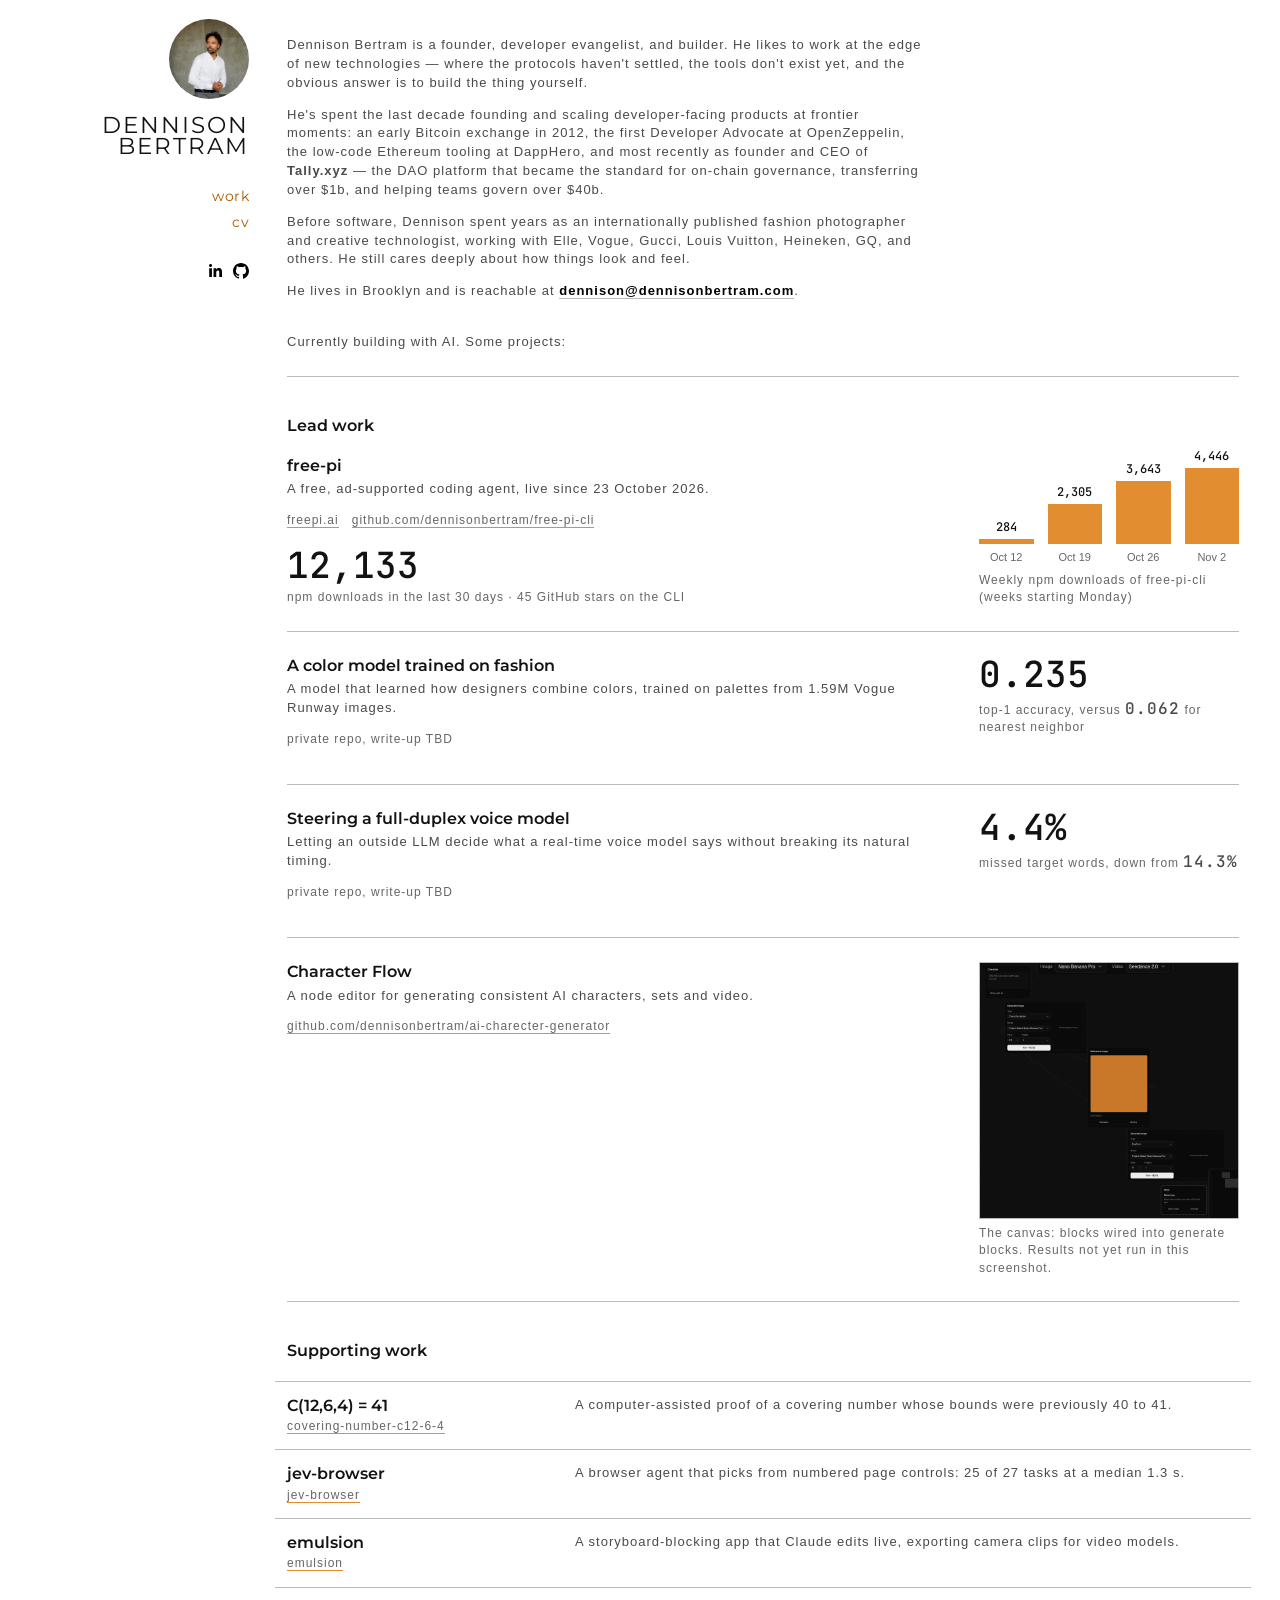
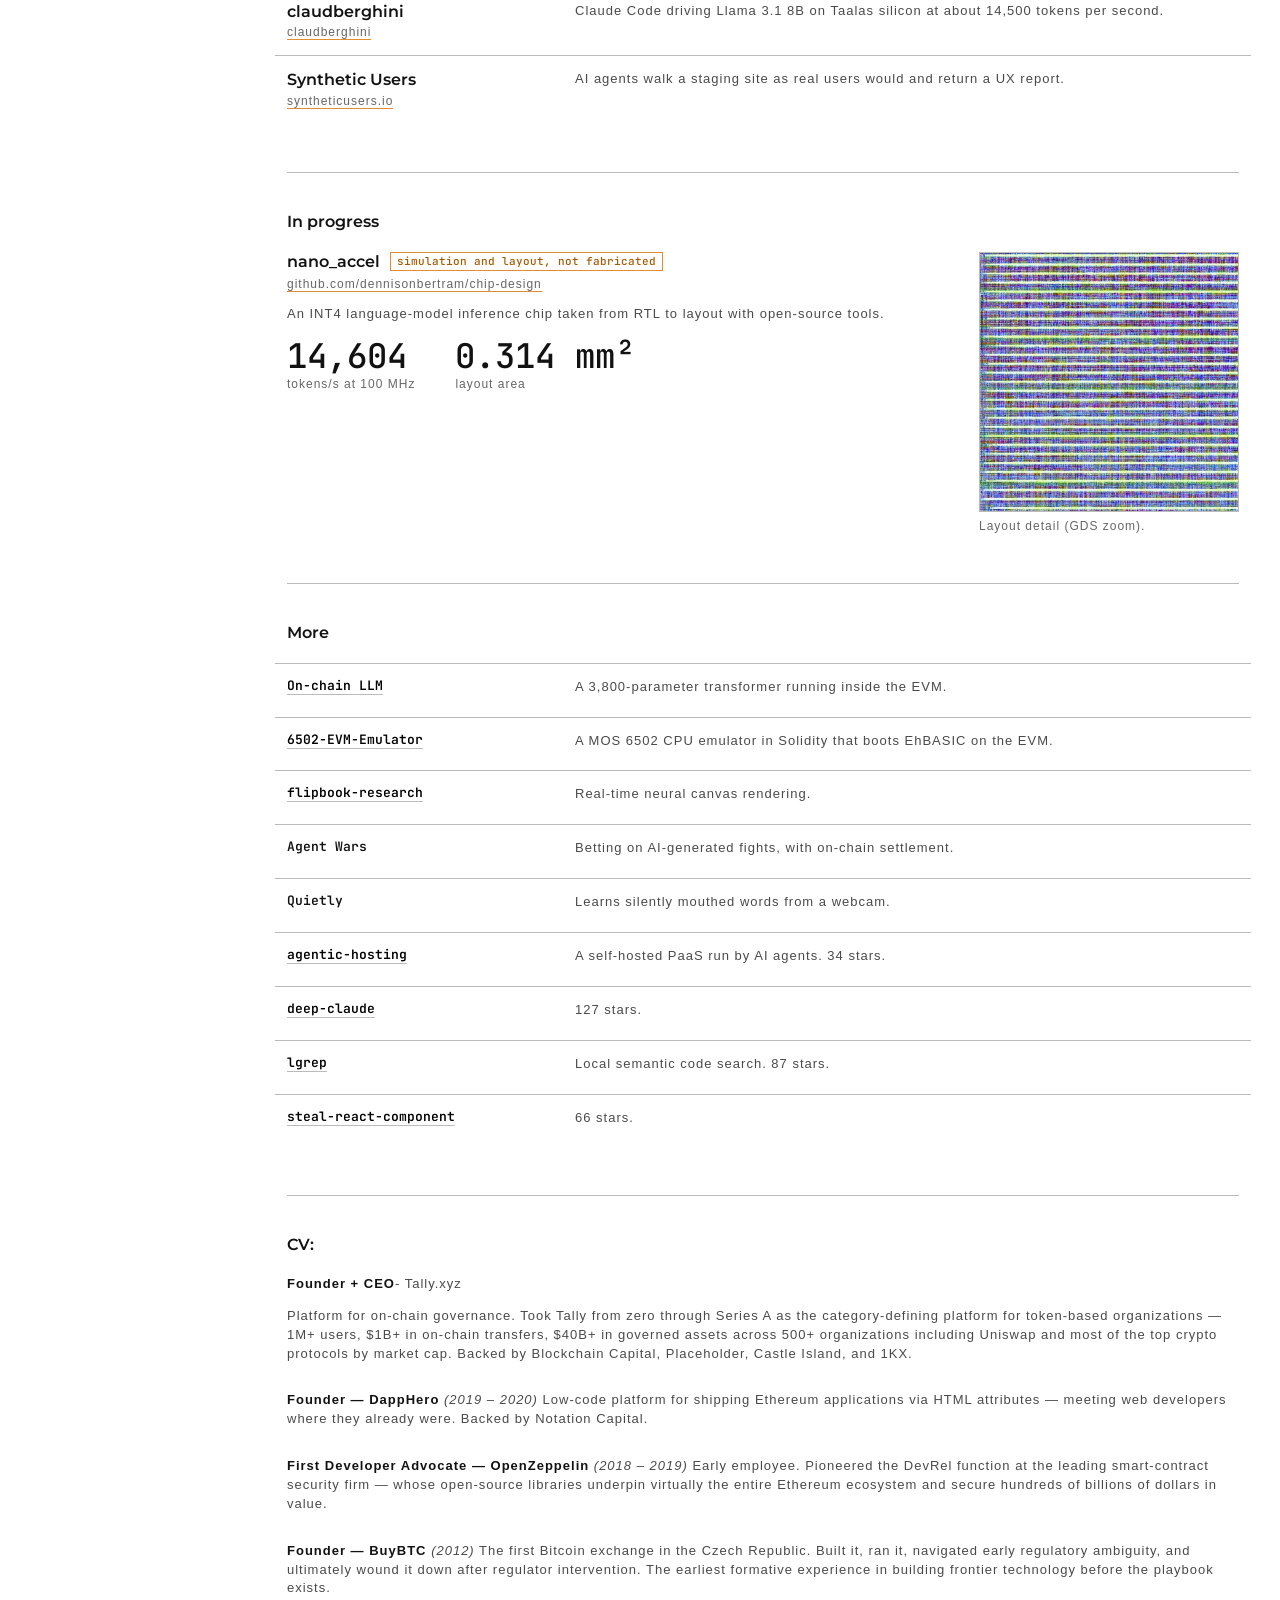
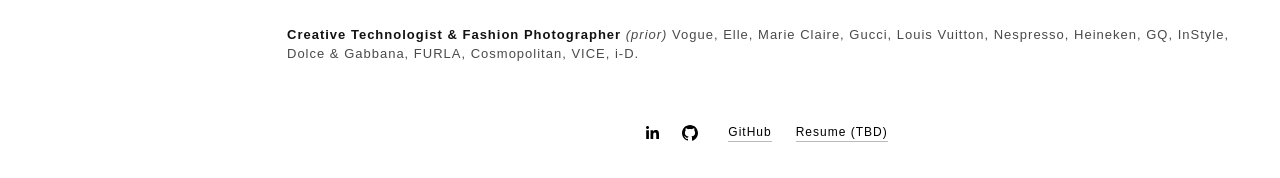
==== commit 8791f6ac: "Compact the Lead work section Smaller numbers, chart and spacing, and the illustrative color palette" ====
--- a/index.html
+++ b/index.html
@@ -41,11 +41,11 @@
 .meta a{color:var(--mute)}
 .private{color:var(--mute);font-size:12px}
 .tag{display:inline-block;font:500 11px/1 "JetBrains Mono",monospace;letter-spacing:0;color:var(--accent-text);border:1px solid var(--accent);padding:3px 6px;margin-left:6px;vertical-align:2px}
-.lead{display:grid;grid-template-columns:minmax(0,1fr) 340px;gap:20px 48px;padding:0 0 40px;margin:0 0 40px;border-bottom:1px solid var(--rule)}
+.lead{display:grid;grid-template-columns:minmax(0,1fr) 260px;gap:16px 40px;padding:0 0 24px;margin:0 0 24px;border-bottom:1px solid var(--rule)}
 .lead:last-child{border:0;margin-bottom:0}
 .lead .vis{align-self:start}
 .limit{border-left:2px solid var(--accent);padding-left:12px}
-.bignum{font:500 56px/1 "JetBrains Mono",monospace;letter-spacing:0;color:var(--head)}
+.bignum{font:500 36px/1 "JetBrains Mono",monospace;letter-spacing:0;color:var(--head)}
 .cmp{font-size:12px;color:var(--mute);margin:6px 0 0}
 .cmp b{font:500 16px "JetBrains Mono",monospace;color:var(--ink)}
 .stat{margin:0 0 18px}
@@ -65,7 +65,7 @@
 .rows .n{color:var(--head);font-size:14px;font-weight:500}
 .go{color:var(--accent-text);border-bottom-color:var(--accent)}
 .go:hover{color:var(--head);border-color:var(--head)}
-.bars{display:flex;align-items:flex-end;gap:14px;height:190px}
+.bars{display:flex;align-items:flex-end;gap:14px;height:110px}
 .bars>div{flex:1;display:flex;flex-direction:column;justify-content:flex-end;align-items:stretch;text-align:center}
 .bars i{display:block;background:var(--accent)}
 .bars .v{font:500 12px "JetBrains Mono",monospace;letter-spacing:0;color:var(--head);margin-bottom:4px}
@@ -120,10 +120,10 @@
 </div>
 <figure class="vis">
 <div class="bars" role="img" aria-label="Weekly npm downloads of free-pi-cli: week of Oct 12, 284; Oct 19, 2,305; Oct 26, 3,643; Nov 2, 4,446">
-<div><span class="v">284</span><i style="height:9px"></i><span class="w">Oct 12</span></div>
-<div><span class="v">2,305</span><i style="height:72px"></i><span class="w">Oct 19</span></div>
-<div><span class="v">3,643</span><i style="height:114px"></i><span class="w">Oct 26</span></div>
-<div><span class="v">4,446</span><i style="height:139px"></i><span class="w">Nov 2</span></div>
+<div><span class="v">284</span><i style="height:5px"></i><span class="w">Oct 12</span></div>
+<div><span class="v">2,305</span><i style="height:40px"></i><span class="w">Oct 19</span></div>
+<div><span class="v">3,643</span><i style="height:63px"></i><span class="w">Oct 26</span></div>
+<div><span class="v">4,446</span><i style="height:76px"></i><span class="w">Nov 2</span></div>
 </div>
 <figcaption>Weekly npm downloads of free-pi-cli (weeks starting Monday)</figcaption>
 </figure>
@@ -138,12 +138,6 @@
 <div class="vis">
 <div class="bignum">0.235</div>
 <p class="cmp">top-1 accuracy, versus <b>0.062</b> for nearest neighbor</p>
-<div class="pal" aria-hidden="true">
-<div><i style="background:#2b2a33"></i><i style="background:#8c3b3b"></i><i style="background:#d9b99b"></i><i style="background:#e8e2d6"></i><i style="background:#4f6b5a"></i></div>
-<div><i style="background:#1d2a44"></i><i style="background:#5a7ba6"></i><i style="background:#c9d6e3"></i><i style="background:#e1c27a"></i><i style="background:#7a4a2b"></i></div>
-<div><i style="background:#111"></i><i style="background:#6b1f2a"></i><i style="background:#b8433c"></i><i style="background:#e8a58f"></i><i style="background:#f3e9e0"></i></div>
-</div>
-<p class="cap">Illustrative palettes drawn in CSS. They are not model output.</p>
 </div>
 </article>
 
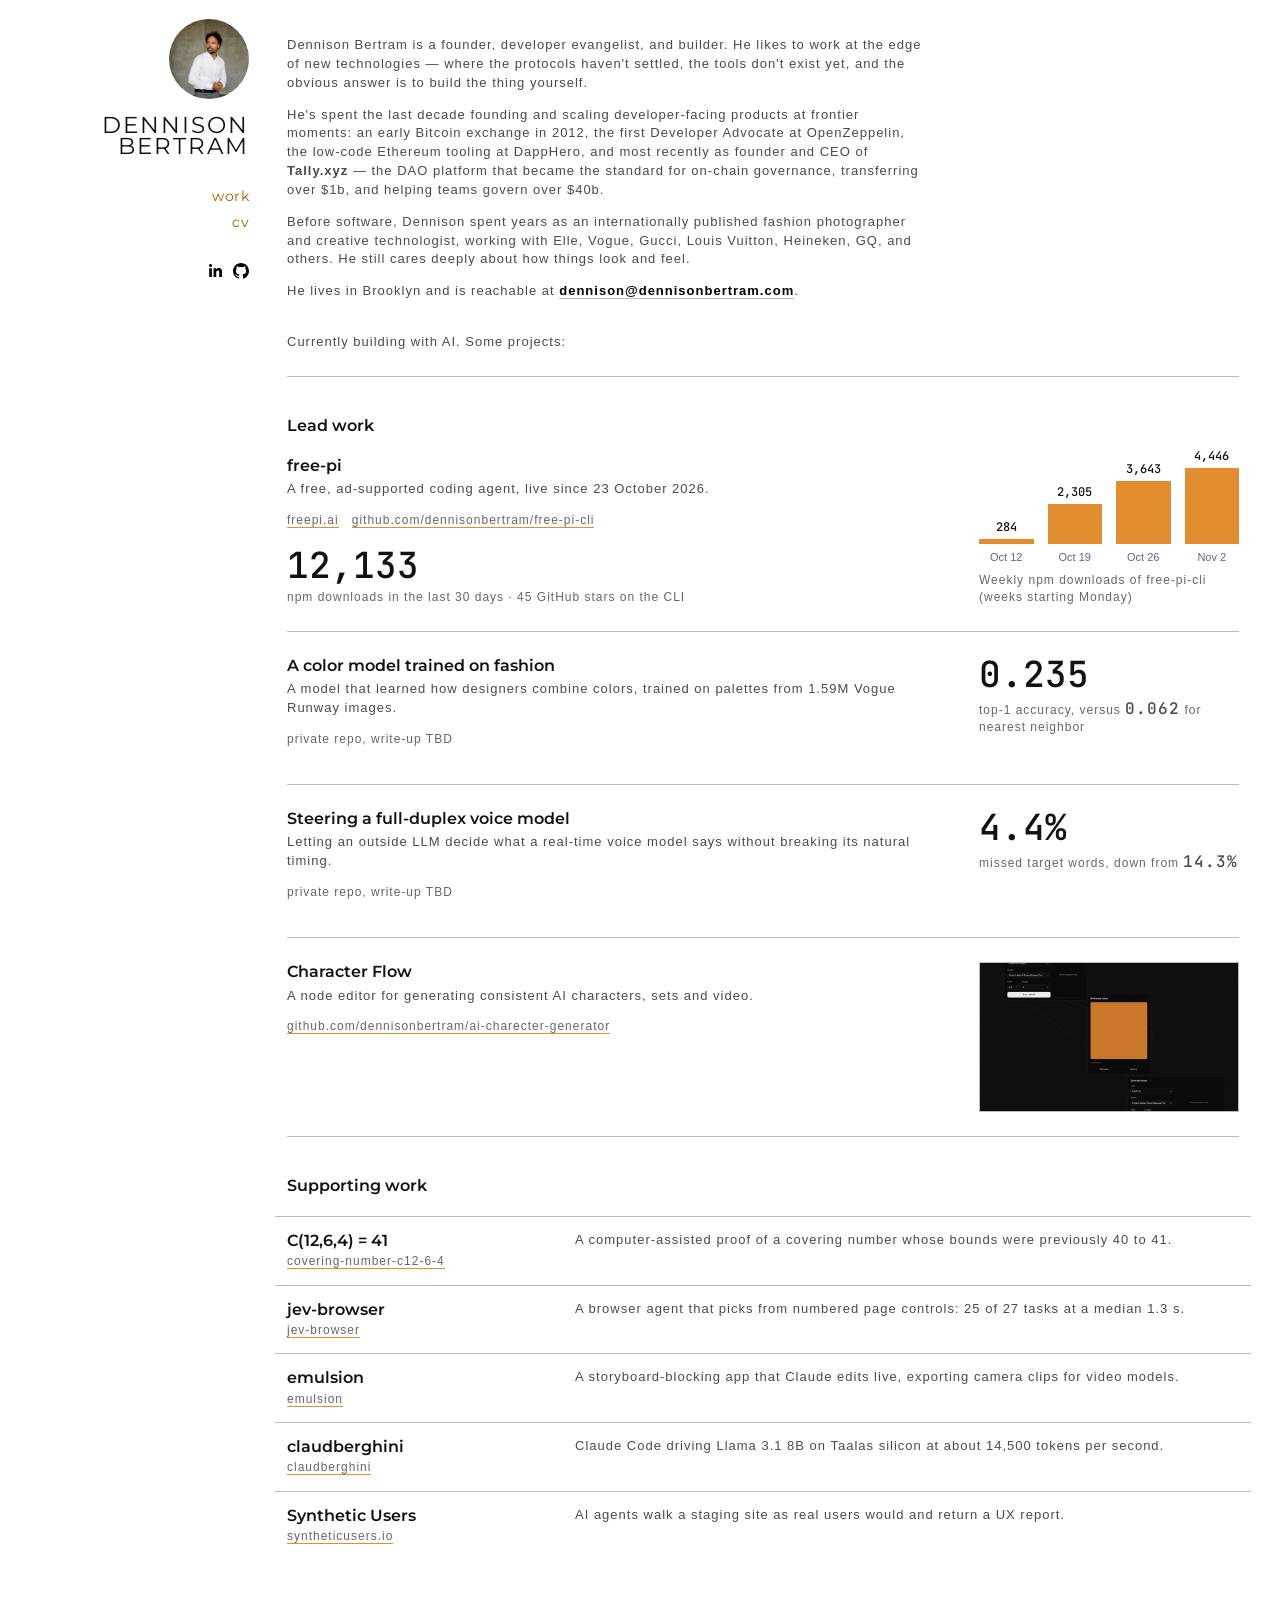
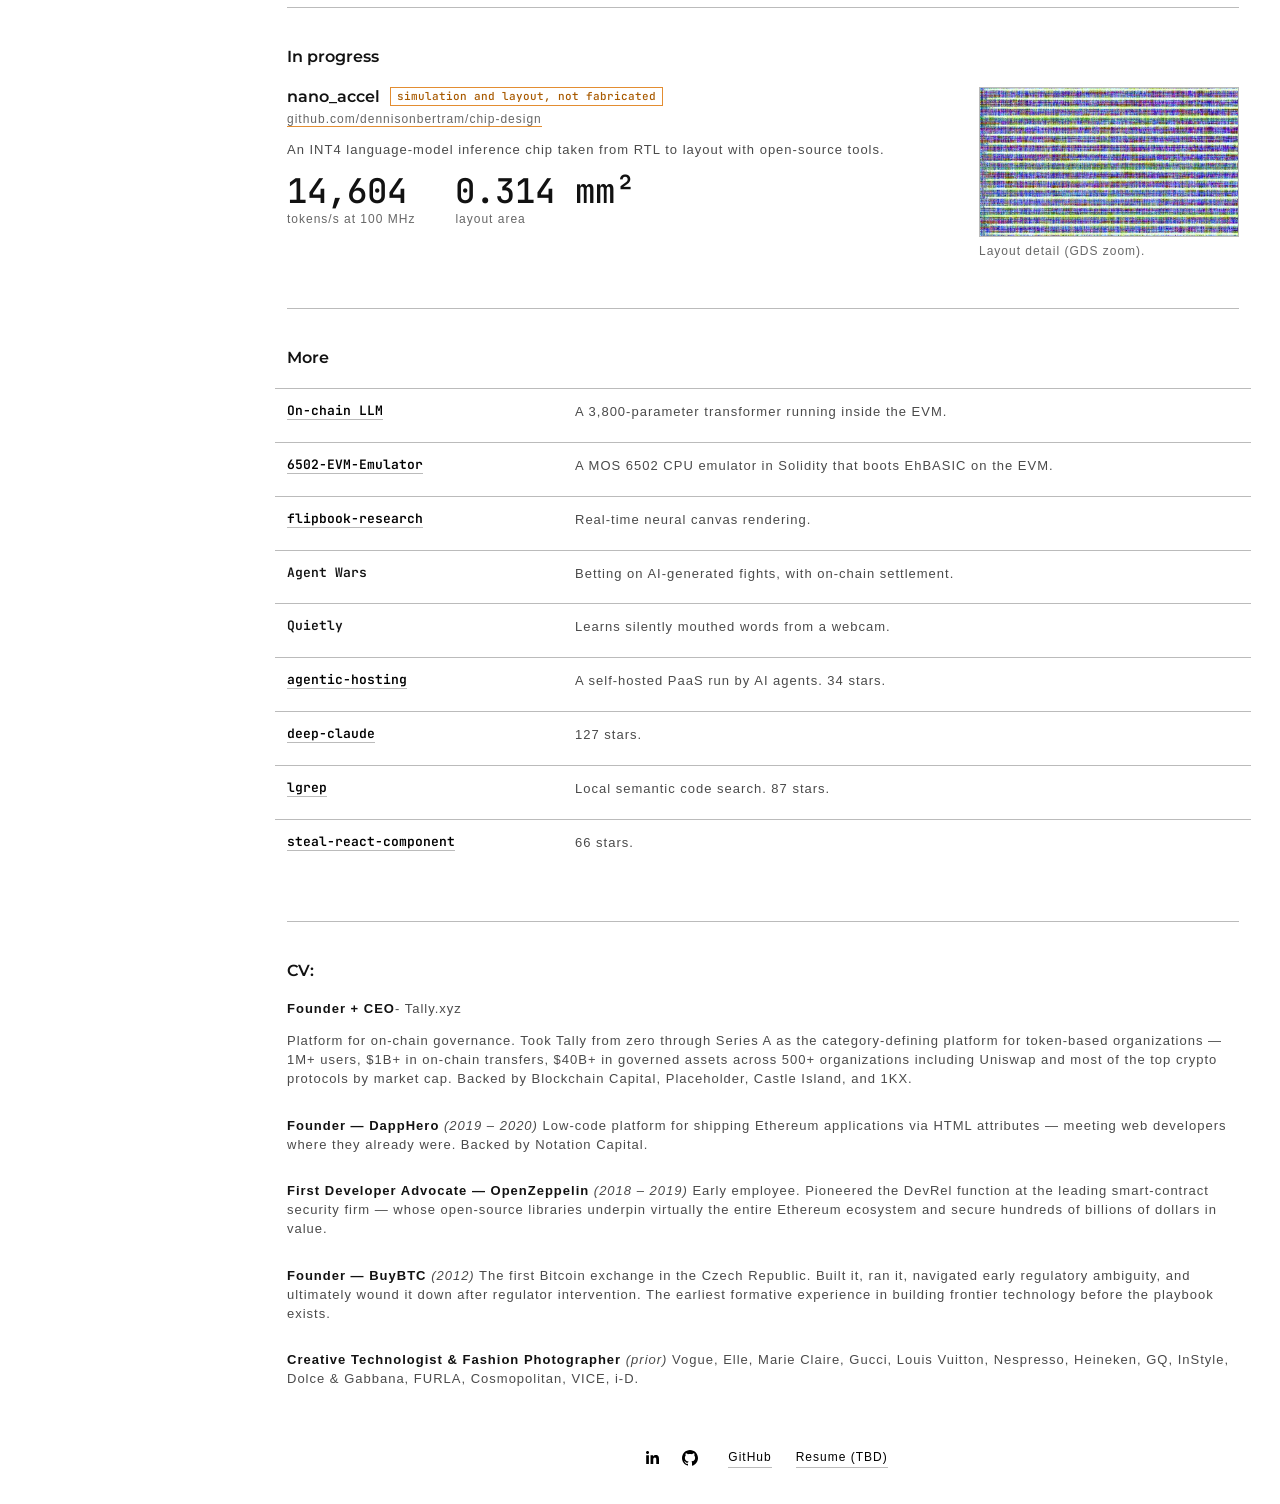
==== commit bb42ad86: "Crop the Character Flow screenshot to a short thumbnail At the narrower column width the full screen" ====
--- a/index.html
+++ b/index.html
@@ -44,6 +44,7 @@
 .lead{display:grid;grid-template-columns:minmax(0,1fr) 260px;gap:16px 40px;padding:0 0 24px;margin:0 0 24px;border-bottom:1px solid var(--rule)}
 .lead:last-child{border:0;margin-bottom:0}
 .lead .vis{align-self:start}
+.lead .vis img{height:150px;object-fit:cover}
 .limit{border-left:2px solid var(--accent);padding-left:12px}
 .bignum{font:500 36px/1 "JetBrains Mono",monospace;letter-spacing:0;color:var(--head)}
 .cmp{font-size:12px;color:var(--mute);margin:6px 0 0}
@@ -159,7 +160,7 @@
 <p>A node editor for generating consistent AI characters, sets and video.</p>
 <p class="meta"><a class="go" href="https://github.com/dennisonbertram/ai-charecter-generator">github.com/dennisonbertram/ai-charecter-generator</a></p>
 </div>
-<figure class="vis"><img src="/img/cf-graph.png" alt="Character Flow canvas with Character, Generate image, Reference image and Style blocks wired together" loading="lazy"><figcaption>The canvas: blocks wired into generate blocks. Results not yet run in this screenshot.</figcaption></figure>
+<figure class="vis"><img src="/img/cf-graph.png" alt="Character Flow canvas with Character, Generate image, Reference image and Style blocks wired together" loading="lazy"></figure>
 </article>
 </section>
 
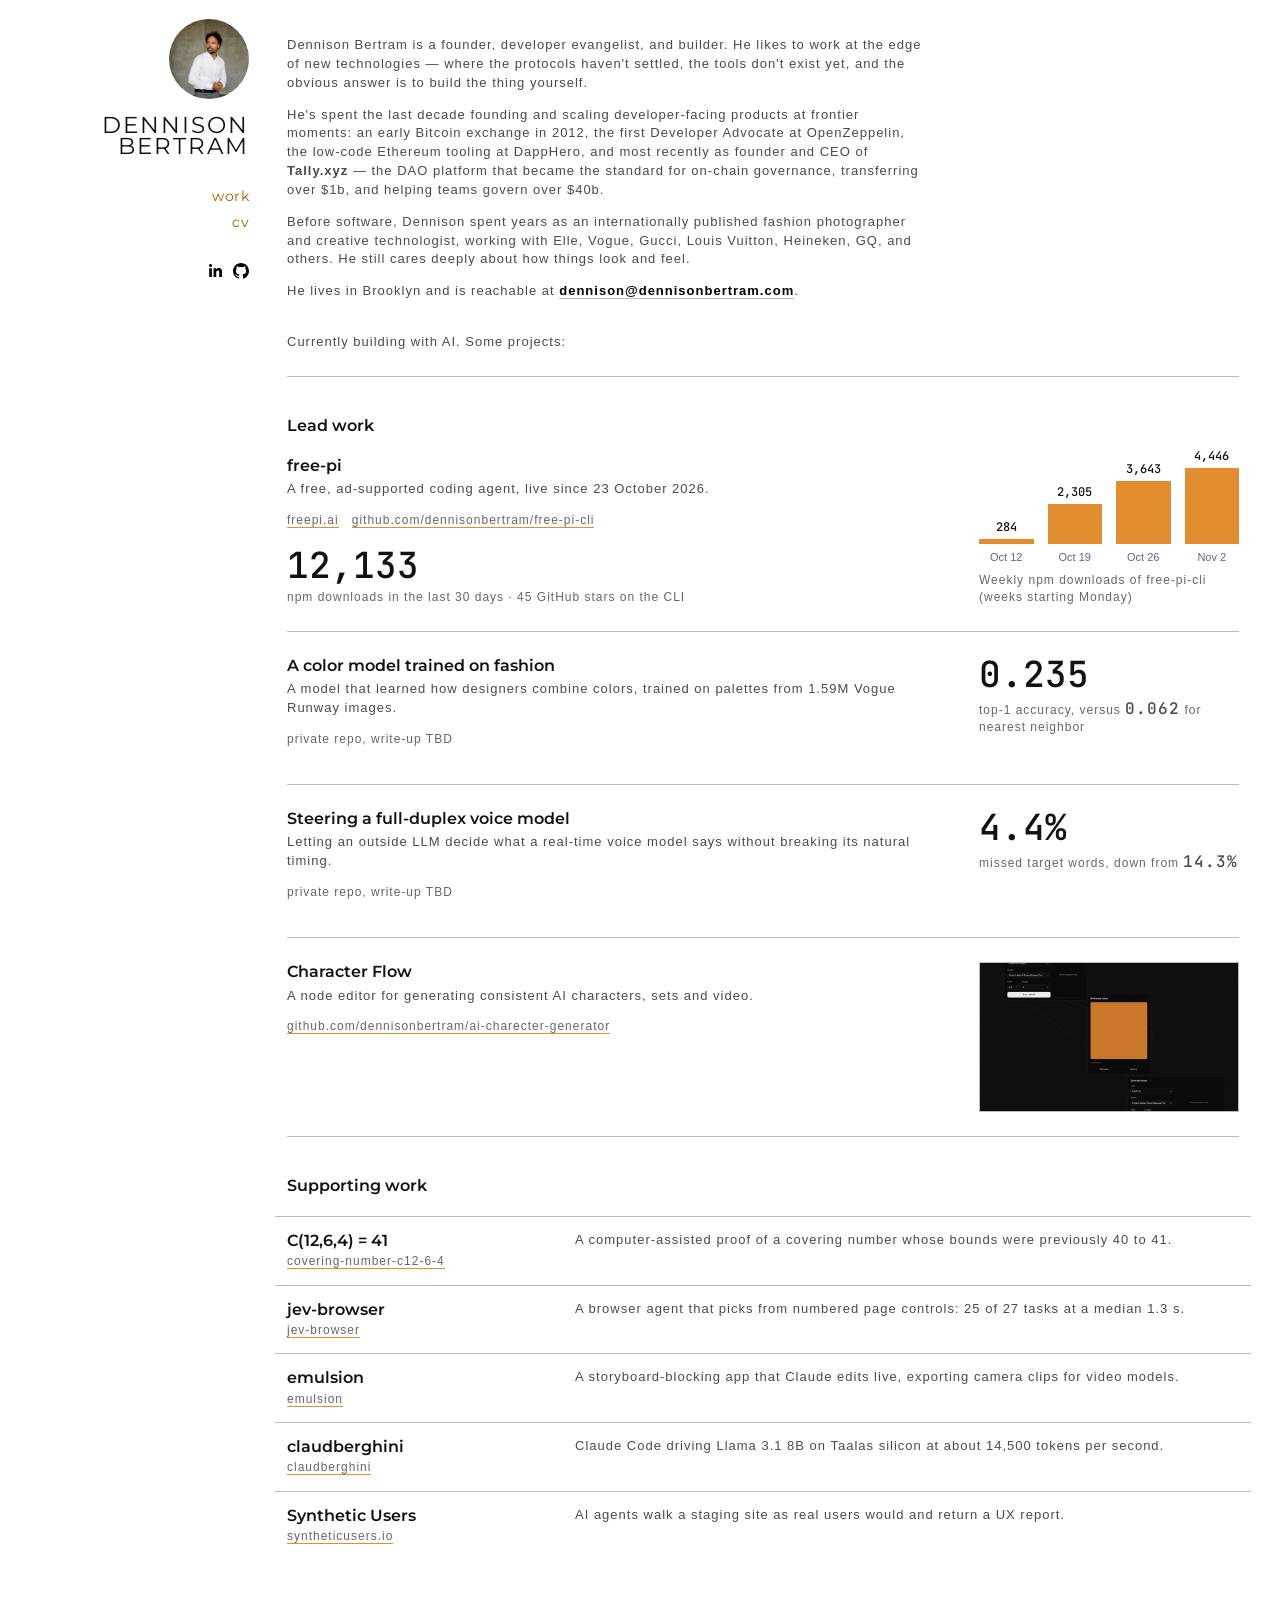
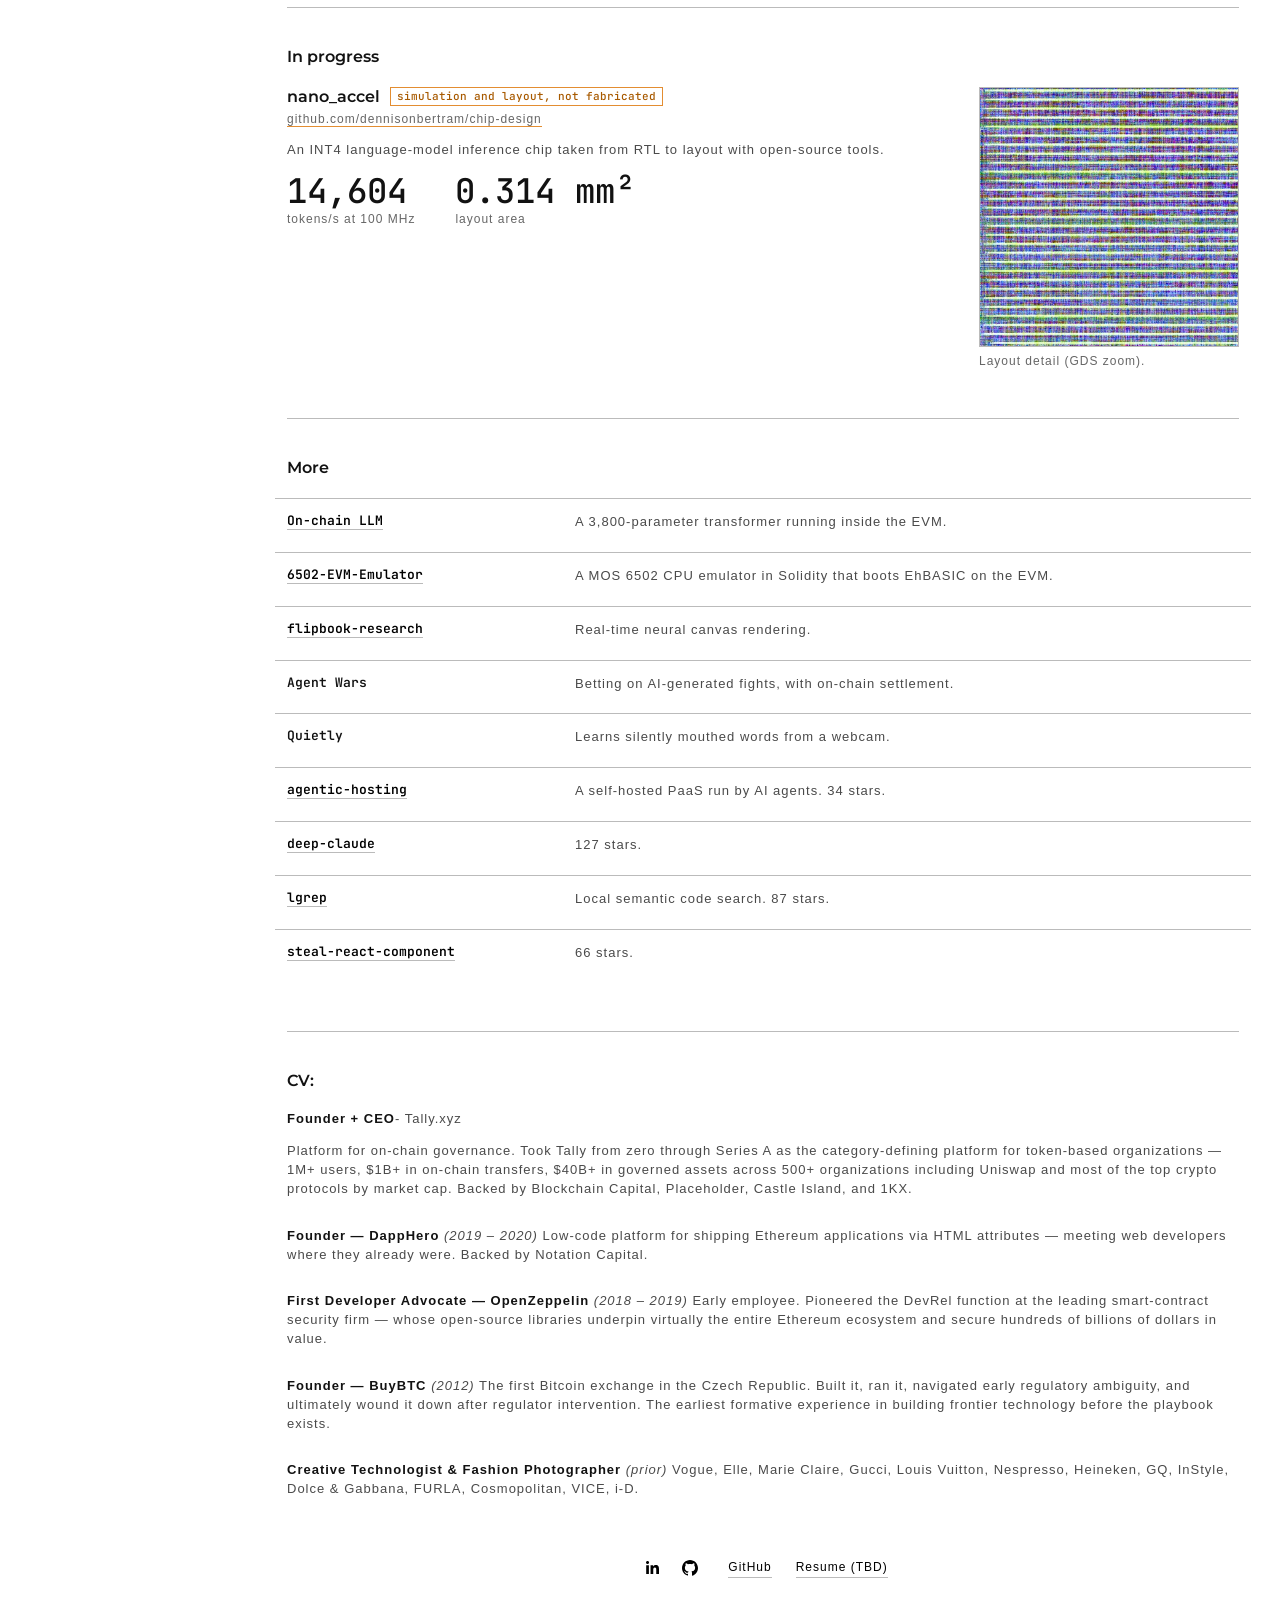
==== commit f76e6f45: "Limit the screenshot crop to the Lead work section The crop rule also matched the chip layout image " ====
--- a/index.html
+++ b/index.html
@@ -44,7 +44,7 @@
 .lead{display:grid;grid-template-columns:minmax(0,1fr) 260px;gap:16px 40px;padding:0 0 24px;margin:0 0 24px;border-bottom:1px solid var(--rule)}
 .lead:last-child{border:0;margin-bottom:0}
 .lead .vis{align-self:start}
-.lead .vis img{height:150px;object-fit:cover}
+#lead .vis img{height:150px;object-fit:cover}
 .limit{border-left:2px solid var(--accent);padding-left:12px}
 .bignum{font:500 36px/1 "JetBrains Mono",monospace;letter-spacing:0;color:var(--head)}
 .cmp{font-size:12px;color:var(--mute);margin:6px 0 0}
